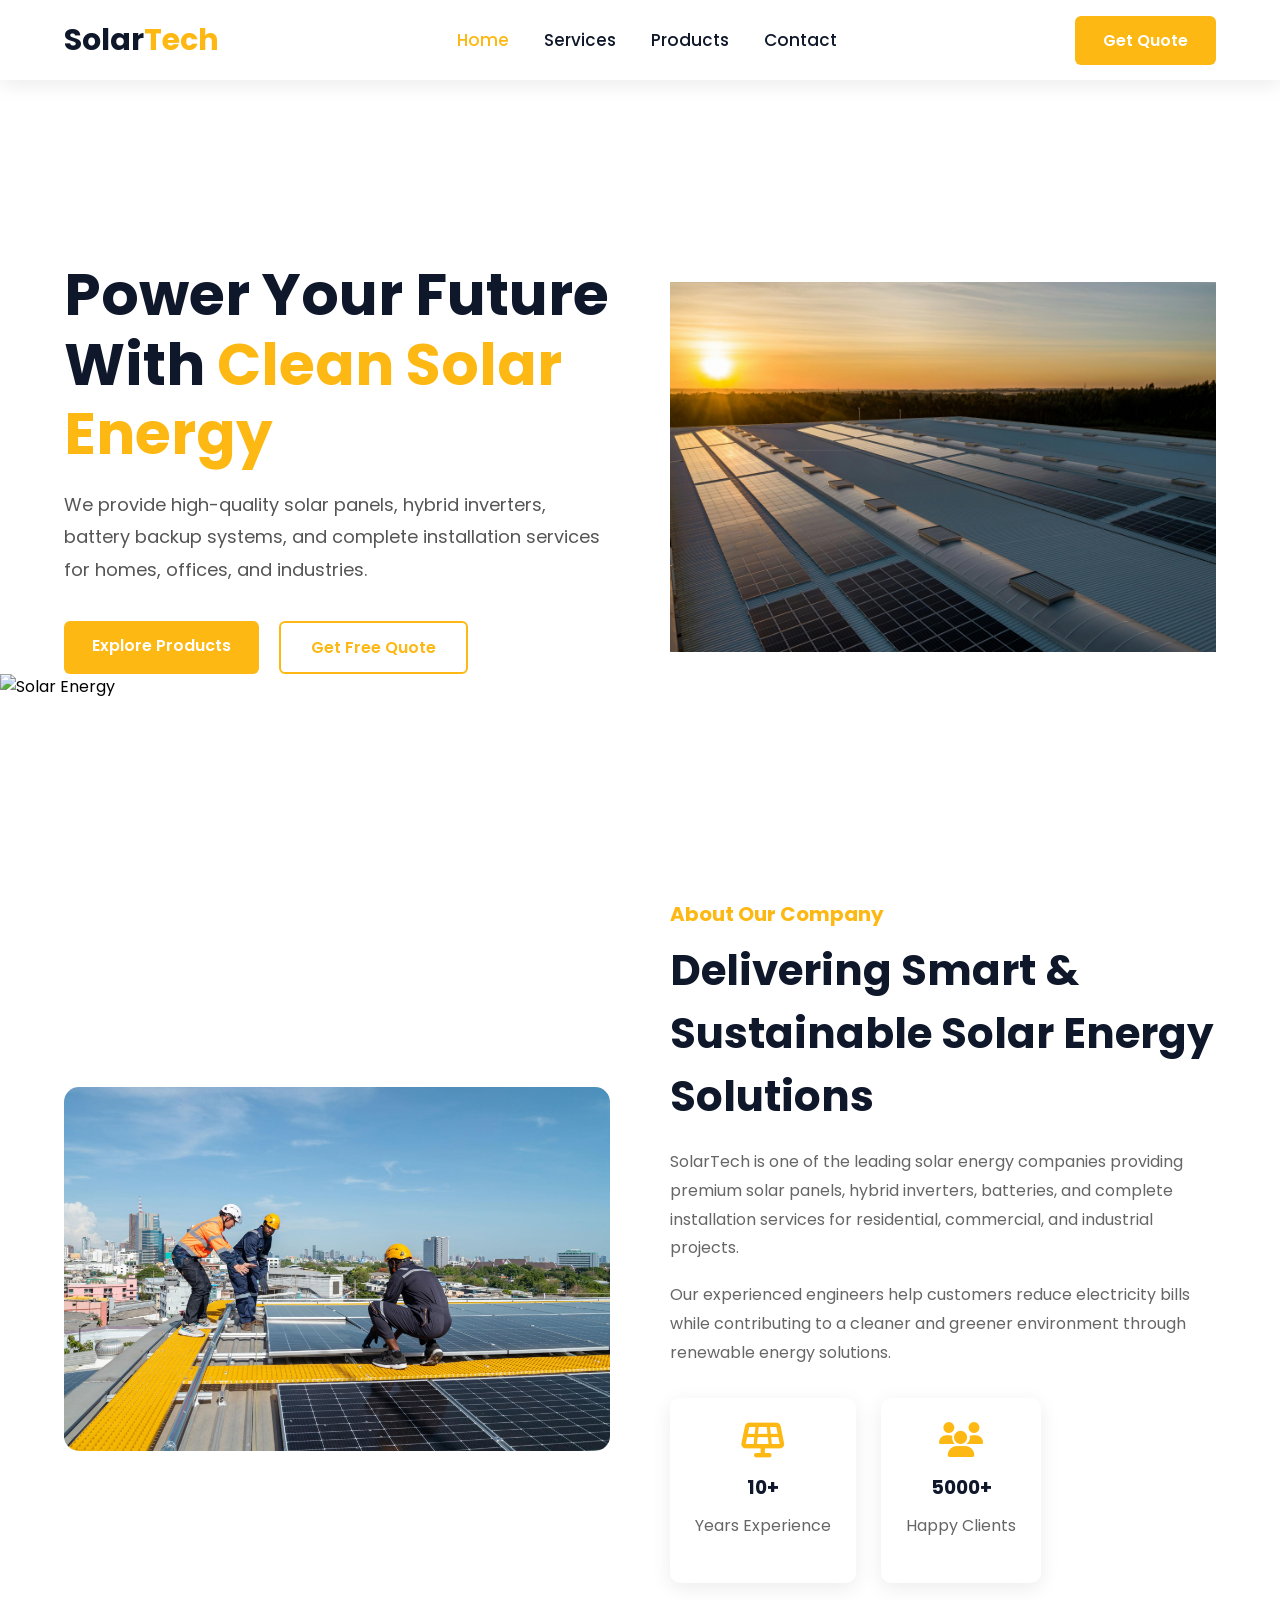
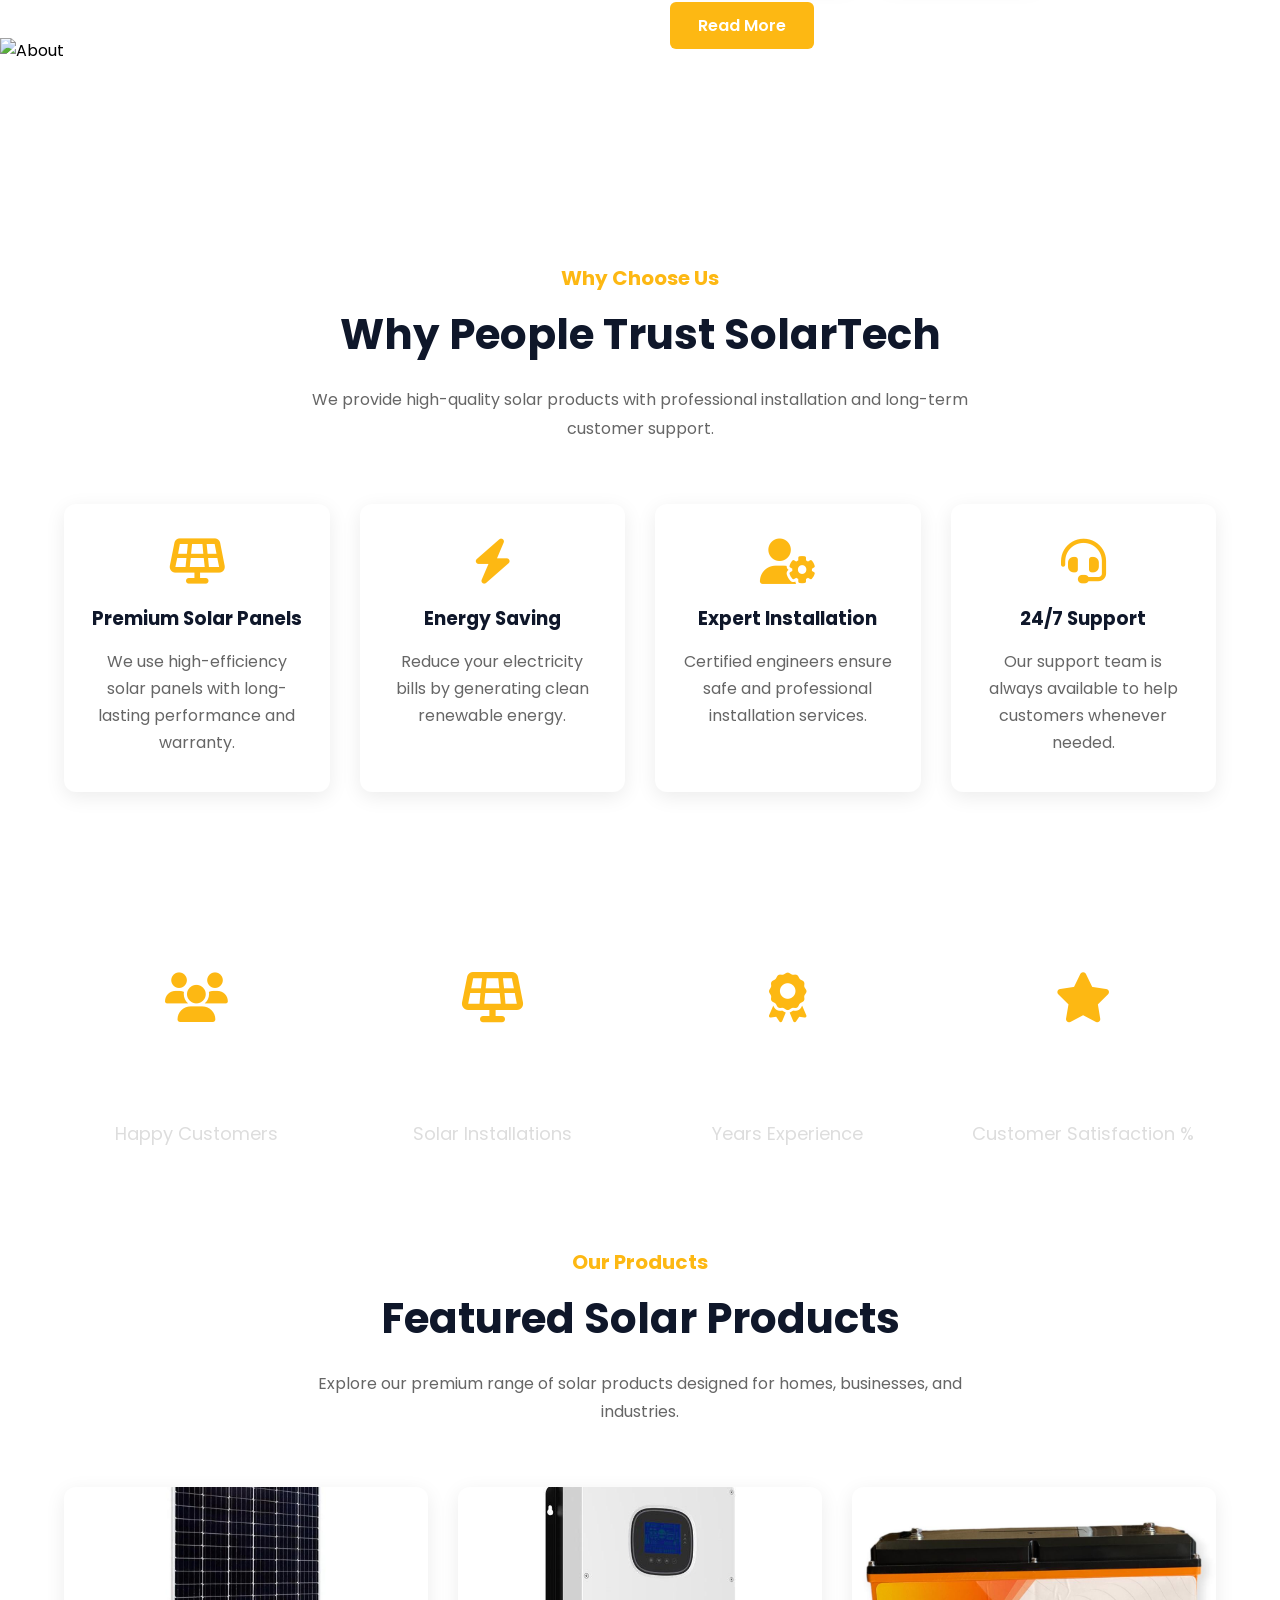
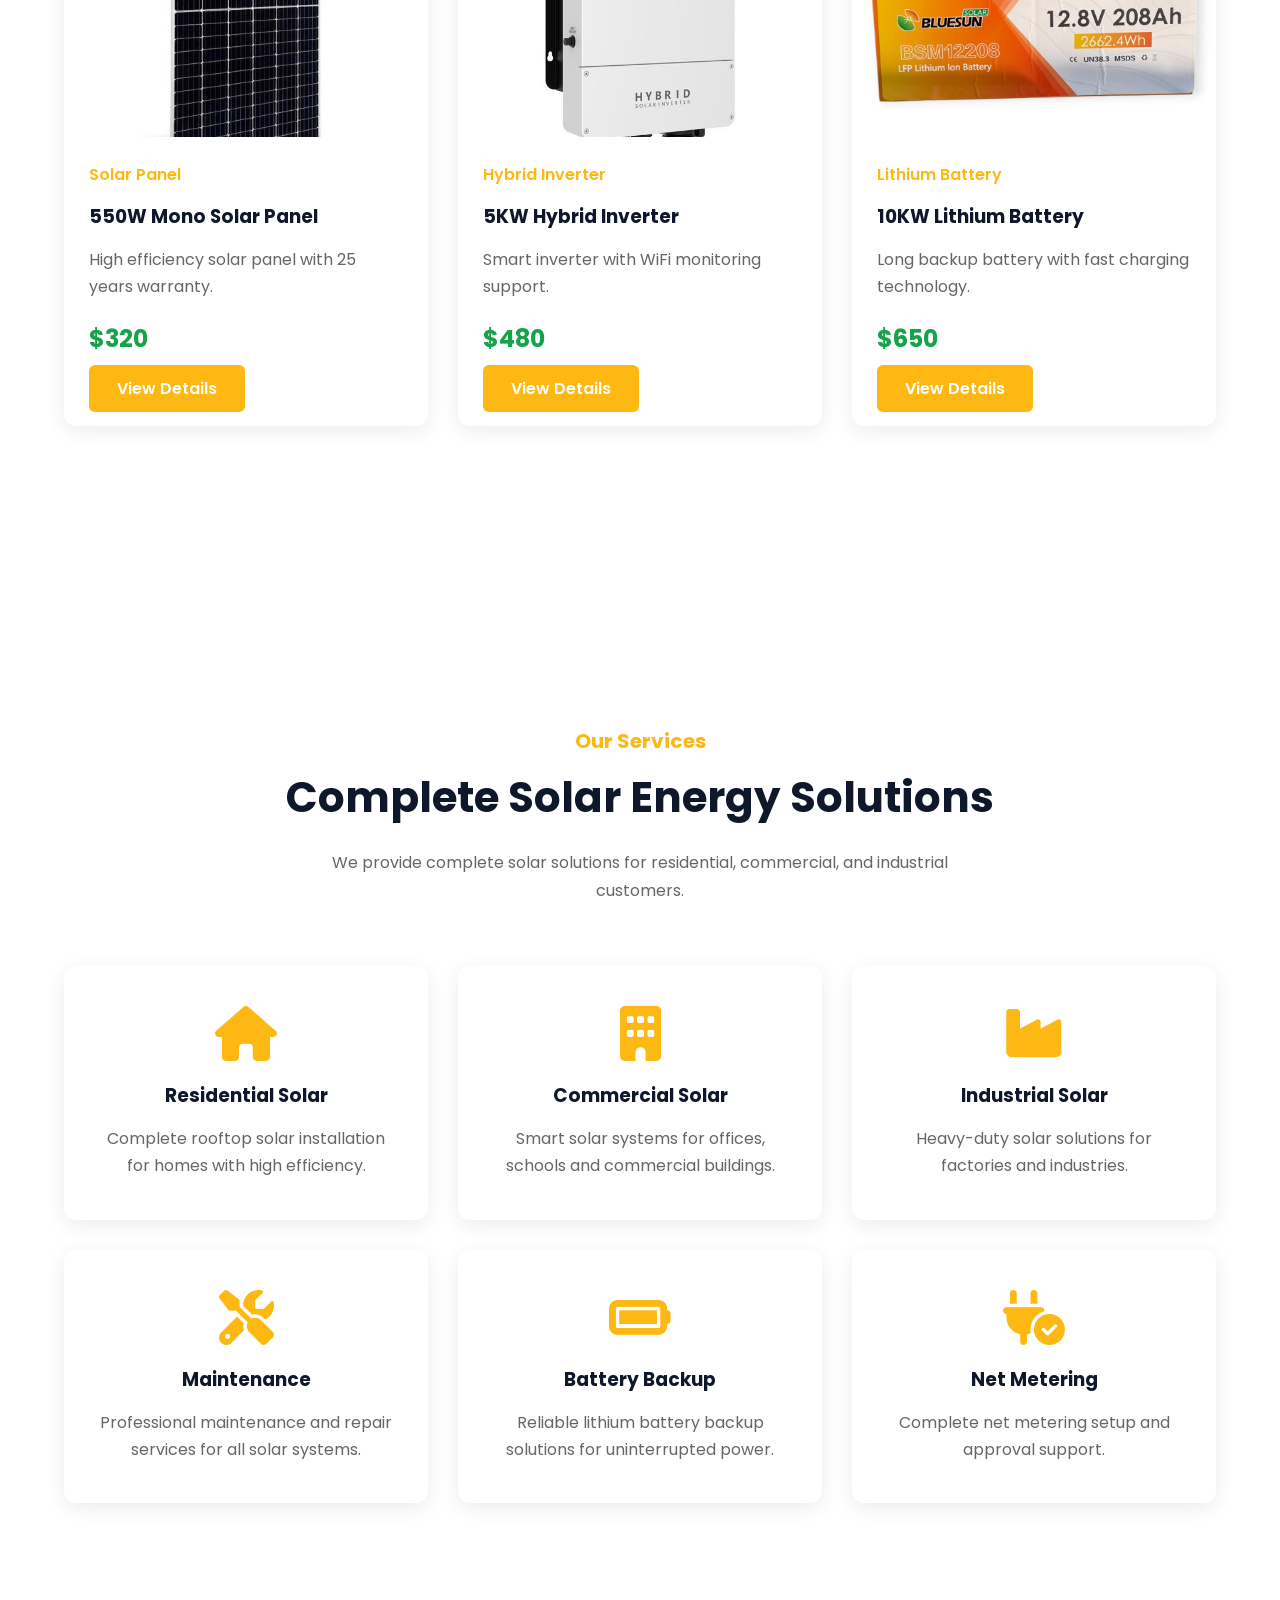
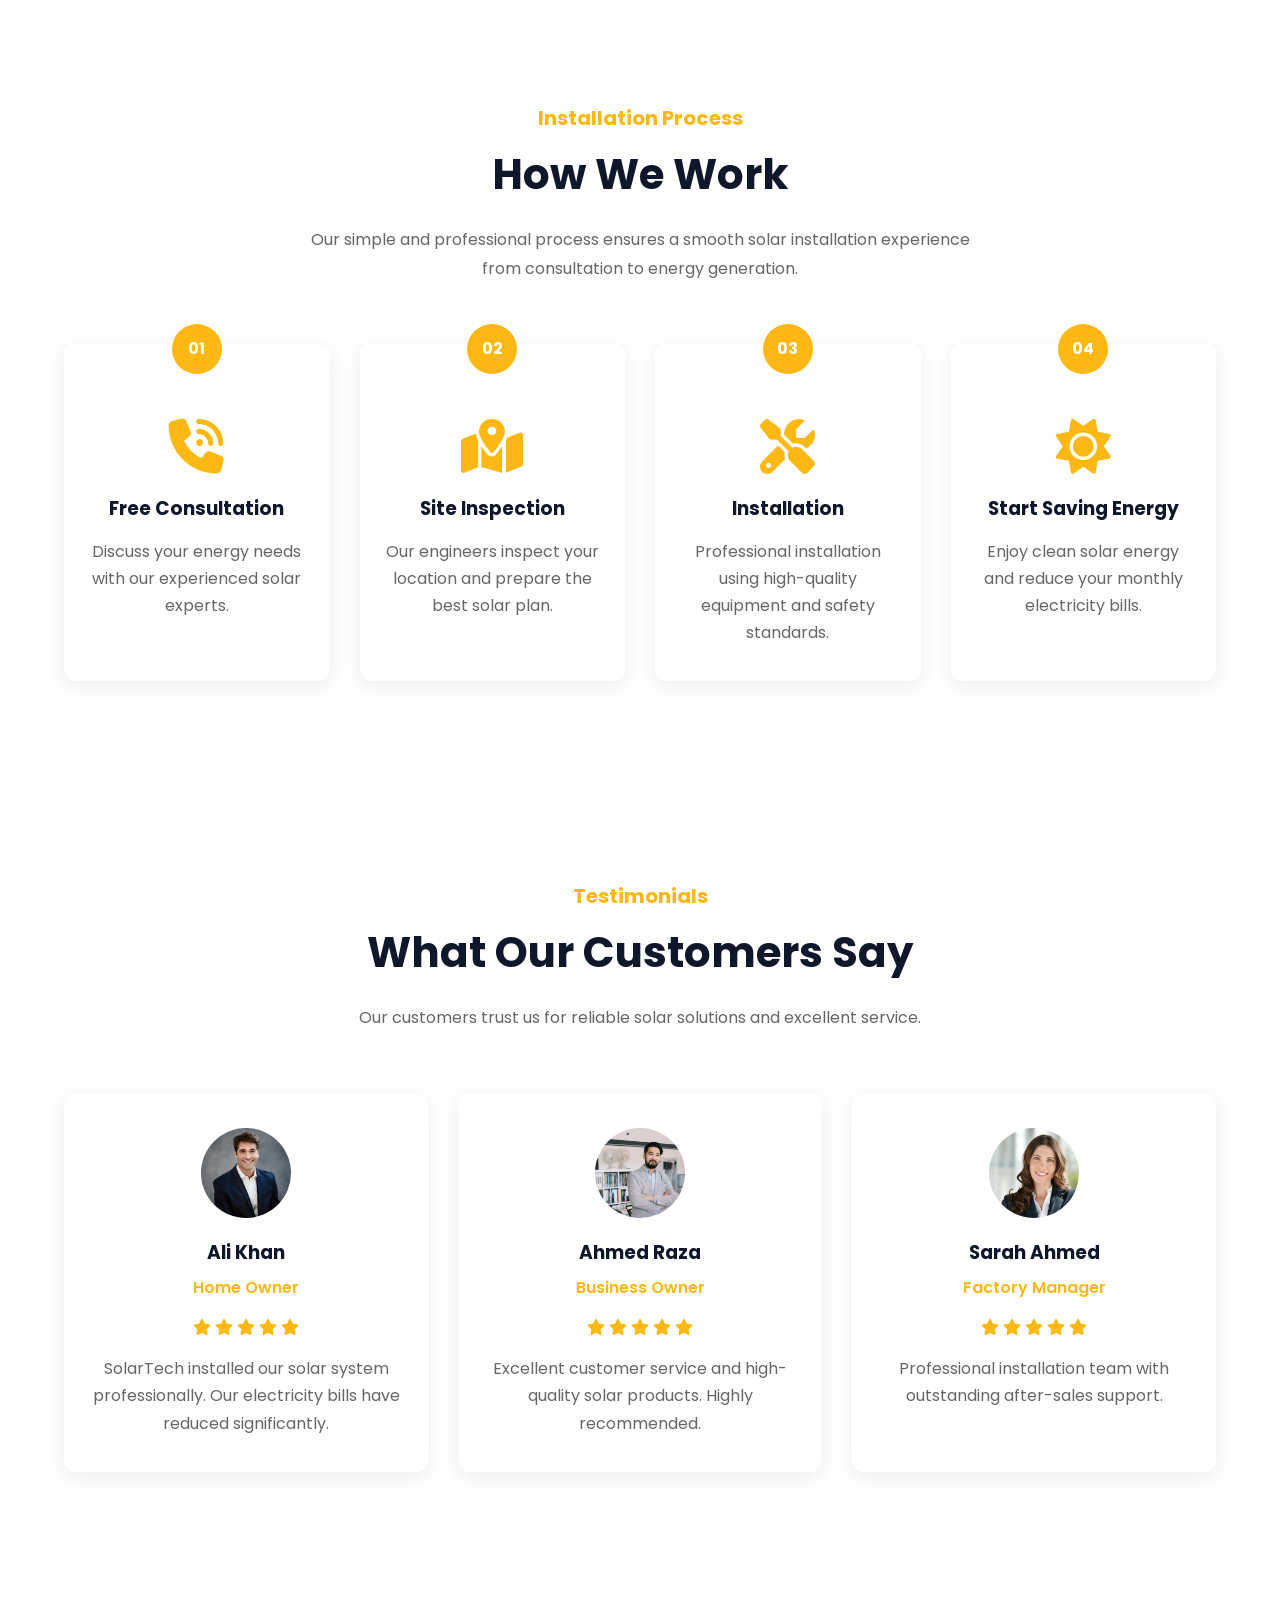
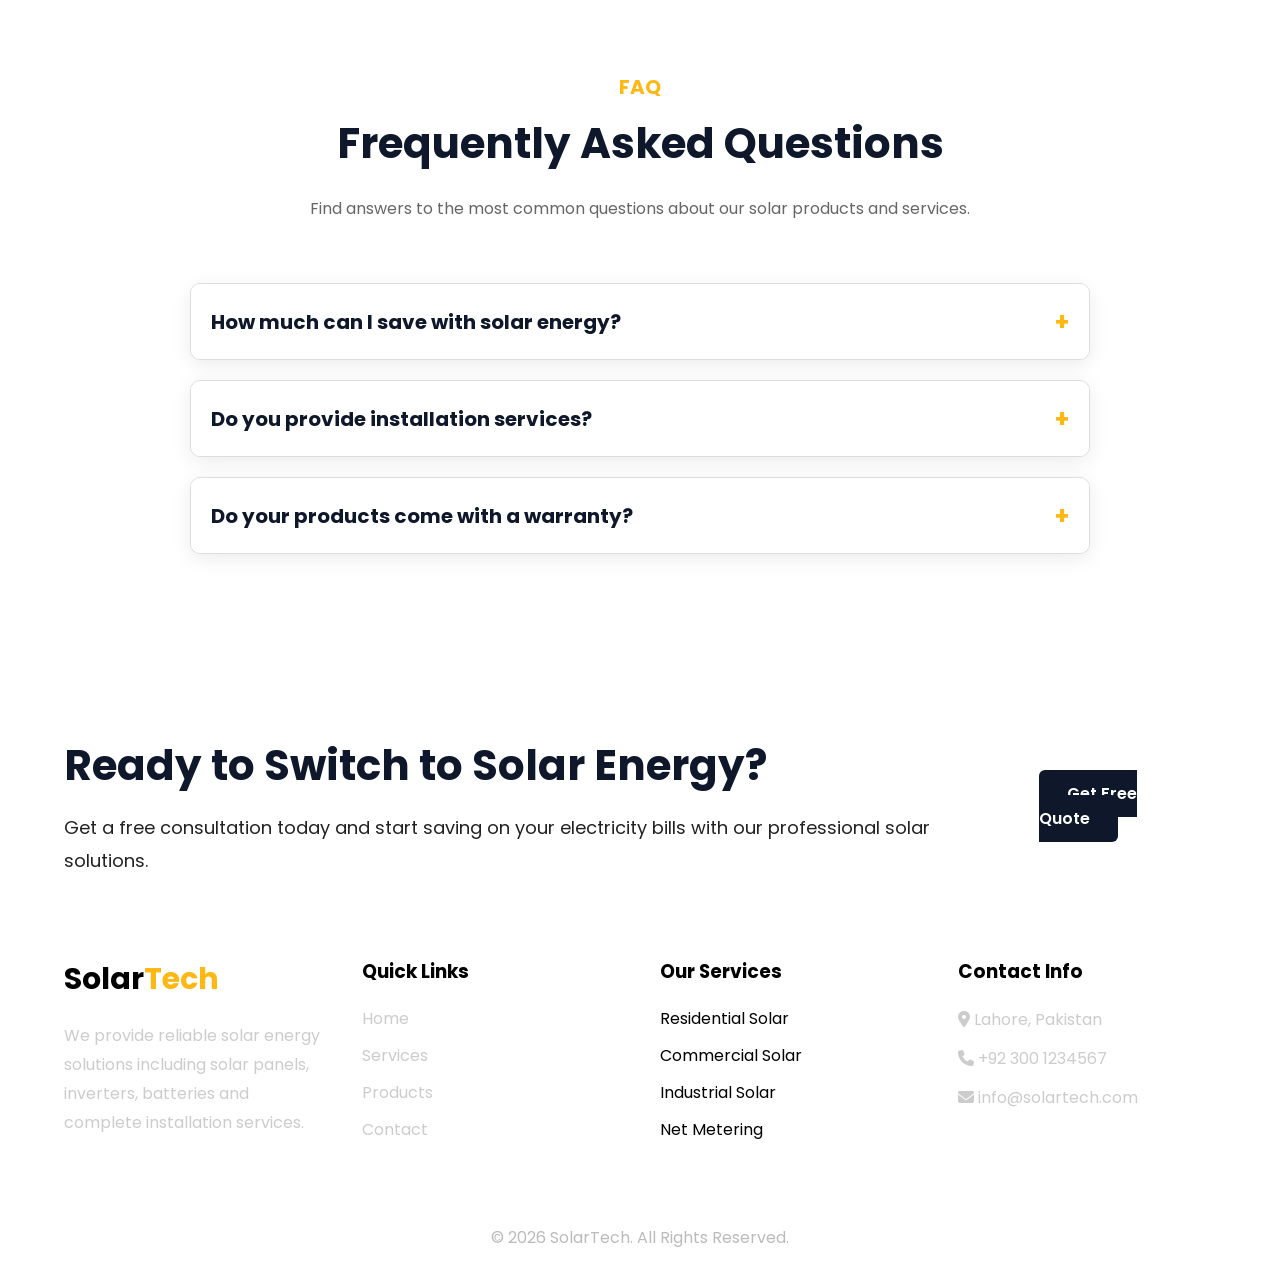
==== index.html @ 11fa8a72 "Initial commit" ====
<!DOCTYPE html>
<html lang="en">

<head>
    <!-- Meta Tags -->
    <meta charset="UTF-8">
    <meta name="viewport" content="width=device-width, initial-scale=1.0">

    <!-- Website Title -->
    <title>Solar Energy Company</title>

    <!-- Google Font -->
    <link rel="preconnect" href="https://fonts.googleapis.com">
    <link rel="preconnect" href="https://fonts.gstatic.com" crossorigin>
    <link href="https://fonts.googleapis.com/css2?family=Poppins:wght@300;400;500;600;700;800&display=swap"
        rel="stylesheet">

    <!-- Font Awesome Icons -->
    <link rel="stylesheet" href="https://cdnjs.cloudflare.com/ajax/libs/font-awesome/6.7.2/css/all.min.css">

    <!-- Main CSS -->
    <link rel="stylesheet" href="assets/css/style.css">

    <!-- Responsive CSS -->
    <link rel="stylesheet" href="assets/css/responsive.css">
    <link rel="stylesheet" href="https://unpkg.com/aos@2.3.4/dist/aos.css">
</head>

    

    <!-- JavaScript -->
    <script src="assets/js/script.js"></script>

<header class="header">

    <div class="container">

        <!-- Logo -->
        <div class="logo">
            <h2>Solar<span>Tech</span></h2>
        </div>

        <!-- Navigation -->
        <nav class="navbar">
            <ul class="nav-links">
                <li><a href="index.html" class="active">Home</a></li>
                <li><a href="services.html">Services</a></li>
                <li><a href="products.html">Products</a></li>
                <li><a href="contact.html">Contact</a></li>
            </ul>
        </nav>
        <div class="menu-toggle">
    <i class="fa-solid fa-bars"></i>
</div>

        <!-- Button -->
        <a href="contact.html" class="btn">Get Quote</a>

        <!-- Mobile Menu Icon -->
        <div class="menu-toggle">
            <i class="fa-solid fa-bars"></i>
        </div>

    </div>

</header>
<section class="hero" data-aos="fade-up"></section>

    <div class="container hero-container">

        <!-- Left Content -->

        <div class="hero-content">

            <h1>
                Power Your Future With
                <span>Clean Solar Energy</span>
            </h1>

            <p>
                We provide high-quality solar panels, hybrid inverters,
                battery backup systems, and complete installation services
                for homes, offices, and industries.
            </p>

            <div class="hero-buttons">

                <a href="products.html" class="btn">
                    Explore Products
                </a>

                <a href="contact.html" class="btn-outline">
                    Get Free Quote
                </a>

            </div>

        </div>


        <!-- Right Image -->

        <div class="hero-image">

            <img src="assets/images/hero/hero.jfif" alt="Solar Energy">

        </div>

    </div>

</section>
<img src="https://images.unsplash.com/photo-1509391366360-2e959784a276?w=800" alt="Solar Energy">
<!-- ==========================
     About Section Start
=========================== -->

<section class="about" data-aos="fade-right"></section>

    <div class="container about-container">

        <!-- About Image -->
        <div class="about-image">
            <img src="assets/images/services/about.jfif" alt="About Solar Company">
        </div>

        <!-- About Content -->
        <div class="about-content">

            <h4>About Our Company</h4>

            <h2>
                Delivering Smart & Sustainable Solar Energy Solutions
            </h2>

            <p>
                SolarTech is one of the leading solar energy companies providing
                premium solar panels, hybrid inverters, batteries, and complete
                installation services for residential, commercial, and industrial
                projects.
            </p>

            <p>
                Our experienced engineers help customers reduce electricity bills
                while contributing to a cleaner and greener environment through
                renewable energy solutions.
            </p>

            <div class="about-boxes">

                <div class="about-box">
                    <i class="fa-solid fa-solar-panel"></i>
                    <h3>10+</h3>
                    <p>Years Experience</p>
                </div>

                <div class="about-box">
                    <i class="fa-solid fa-users"></i>
                    <h3>5000+</h3>
                    <p>Happy Clients</p>
                </div>

            </div>

            <a href="services.html" class="btn">
                Read More
            </a>

        </div>

    </div>

</section>

<!-- ==========================
     About Section End
=========================== -->
<img src="https://images.unsplash.com/photo-1509391366360-2e959784a276?w=700" alt="About">

<section class="why-choose" data-aos="fade-left"></section>

    <div class="container">

        <div class="section-title">
            <h4>Why Choose Us</h4>
            <h2>Why People Trust SolarTech</h2>
            <p>
                We provide high-quality solar products with professional
                installation and long-term customer support.
            </p>
        </div>

        <div class="choose-container">

            <div class="choose-card">
                <i class="fa-solid fa-solar-panel"></i>
                <h3>Premium Solar Panels</h3>
                <p>
                    We use high-efficiency solar panels with long-lasting
                    performance and warranty.
                </p>
            </div>

            <div class="choose-card">
                <i class="fa-solid fa-bolt"></i>
                <h3>Energy Saving</h3>
                <p>
                    Reduce your electricity bills by generating clean
                    renewable energy.
                </p>
            </div>

            <div class="choose-card">
                <i class="fa-solid fa-user-gear"></i>
                <h3>Expert Installation</h3>
                <p>
                    Certified engineers ensure safe and professional
                    installation services.
                </p>
            </div>

            <div class="choose-card">
                <i class="fa-solid fa-headset"></i>
                <h3>24/7 Support</h3>
                <p>
                    Our support team is always available to help
                    customers whenever needed.
                </p>
            </div>

        </div>

    </div>

</section>
<section class="stats" data-aos="zoom-in"></section>

    <div class="container">

        <div class="stats-container">

            <div class="stat-box">
                <i class="fa-solid fa-users"></i>
                <h2 class="counter" data-target="5000">0</h2>
                <p>Happy Customers</p>
            </div>

            <div class="stat-box">
                <i class="fa-solid fa-solar-panel"></i>
                <h2 class="counter" data-target="3500">0</h2>
                <p>Solar Installations</p>
            </div>

            <div class="stat-box">
                <i class="fa-solid fa-award"></i>
                <h2 class="counter" data-target="15">0</h2>
                <p>Years Experience</p>
            </div>

            <div class="stat-box">
                <i class="fa-solid fa-star"></i>
                <h2 class="counter" data-target="98">0</h2>
                <p>Customer Satisfaction %</p>
            </div>

        </div>

    </div>

</section>
<section class="products">

    <div class="container">

        <div class="section-title">
            <h4>Our Products</h4>
            <h2>Featured Solar Products</h2>
            <p>
                Explore our premium range of solar products designed for homes,
                businesses, and industries.
            </p>
        </div>

        <div class="product-container">

            <!-- Product 1 -->
            <div class="product-card">

                <img src="assets/images/products/panel.jfif" alt="Solar Panel">

                <div class="product-content">

                    <span>Solar Panel</span>

                    <h3>550W Mono Solar Panel</h3>

                    <p>
                        High efficiency solar panel with 25 years warranty.
                    </p>

                    <h4>$320</h4>

                    <a href="products.html" class="btn">
                        View Details
                    </a>

                </div>

            </div>

            <!-- Product 2 -->

            <div class="product-card">

                <img src="assets/images/products/inverter.jfif" alt="Inverter">

                <div class="product-content">

                    <span>Hybrid Inverter</span>

                    <h3>5KW Hybrid Inverter</h3>

                    <p>
                        Smart inverter with WiFi monitoring support.
                    </p>

                    <h4>$480</h4>

                    <a href="products.html" class="btn">
                        View Details
                    </a>

                </div>

            </div>

            <!-- Product 3 -->

            <div class="product-card">

                <img src="assets/images/products/battery.jfif" alt="Battery">

                <div class="product-content">

                    <span>Lithium Battery</span>

                    <h3>10KW Lithium Battery</h3>

                    <p>
                        Long backup battery with fast charging technology.
                    </p>

                    <h4>$650</h4>

                    <a href="products.html" class="btn">
                        View Details
                    </a>

                </div>

            </div>

        </div>

    </div>

</section>
<section class="services" data-aos="fade-up"></section>

    <div class="container">

        <div class="section-title">
            <h4>Our Services</h4>
            <h2>Complete Solar Energy Solutions</h2>
            <p>
                We provide complete solar solutions for residential,
                commercial, and industrial customers.
            </p>
        </div>

        <div class="service-container">

            <!-- Card 1 -->
            <div class="service-card">

                <i class="fa-solid fa-house"></i>

                <h3>Residential Solar</h3>

                <p>
                    Complete rooftop solar installation for homes with high efficiency.
                </p>

            </div>

            <!-- Card 2 -->

            <div class="service-card">

                <i class="fa-solid fa-building"></i>

                <h3>Commercial Solar</h3>

                <p>
                    Smart solar systems for offices, schools and commercial buildings.
                </p>

            </div>

            <!-- Card 3 -->

            <div class="service-card">

                <i class="fa-solid fa-industry"></i>

                <h3>Industrial Solar</h3>

                <p>
                    Heavy-duty solar solutions for factories and industries.
                </p>

            </div>

            <!-- Card 4 -->

            <div class="service-card">

                <i class="fa-solid fa-screwdriver-wrench"></i>

                <h3>Maintenance</h3>

                <p>
                    Professional maintenance and repair services for all solar systems.
                </p>

            </div>

            <!-- Card 5 -->

            <div class="service-card">

                <i class="fa-solid fa-battery-full"></i>

                <h3>Battery Backup</h3>

                <p>
                    Reliable lithium battery backup solutions for uninterrupted power.
                </p>

            </div>

            <!-- Card 6 -->

            <div class="service-card">

                <i class="fa-solid fa-plug-circle-check"></i>

                <h3>Net Metering</h3>

                <p>
                    Complete net metering setup and approval support.
                </p>

            </div>

        </div>

    </div>

</section>
<section class="process" data-aos="fade-right"></section>

    <div class="container">

        <div class="section-title">
            <h4>Installation Process</h4>
            <h2>How We Work</h2>
            <p>
                Our simple and professional process ensures a smooth solar installation
                experience from consultation to energy generation.
            </p>
        </div>

        <div class="process-container">

            <!-- Step 1 -->
            <div class="process-card">

                <div class="process-number">01</div>

                <i class="fa-solid fa-phone-volume"></i>

                <h3>Free Consultation</h3>

                <p>
                    Discuss your energy needs with our experienced solar experts.
                </p>

            </div>

            <!-- Step 2 -->
            <div class="process-card">

                <div class="process-number">02</div>

                <i class="fa-solid fa-map-location-dot"></i>

                <h3>Site Inspection</h3>

                <p>
                    Our engineers inspect your location and prepare the best solar plan.
                </p>

            </div>

            <!-- Step 3 -->
            <div class="process-card">

                <div class="process-number">03</div>

                <i class="fa-solid fa-screwdriver-wrench"></i>

                <h3>Installation</h3>

                <p>
                    Professional installation using high-quality equipment and safety standards.
                </p>

            </div>

            <!-- Step 4 -->
            <div class="process-card">

                <div class="process-number">04</div>

                <i class="fa-solid fa-sun"></i>

                <h3>Start Saving Energy</h3>

                <p>
                    Enjoy clean solar energy and reduce your monthly electricity bills.
                </p>

            </div>

        </div>

    </div>

</section>
<section class="testimonials" data-aos="zoom-in"></section>

    <div class="container">

        <div class="section-title">
            <h4>Testimonials</h4>
            <h2>What Our Customers Say</h2>
            <p>
                Our customers trust us for reliable solar solutions and excellent service.
            </p>
        </div>

        <div class="testimonial-container">

            <!-- Testimonial 1 -->
            <div class="testimonial-card">

                <img src="assets/images/testimonials/c1.jfif" alt="Client">

                <h3>Ali Khan</h3>

                <span>Home Owner</span>

                <div class="stars">
                    <i class="fa-solid fa-star"></i>
                    <i class="fa-solid fa-star"></i>
                    <i class="fa-solid fa-star"></i>
                    <i class="fa-solid fa-star"></i>
                    <i class="fa-solid fa-star"></i>
                </div>

                <p>
                    SolarTech installed our solar system professionally.
                    Our electricity bills have reduced significantly.
                </p>

            </div>

            <!-- Testimonial 2 -->

            <div class="testimonial-card">

                <img src="assets/images/testimonials/c2.jfif" alt="Client">

                <h3>Ahmed Raza</h3>

                <span>Business Owner</span>

                <div class="stars">
                    <i class="fa-solid fa-star"></i>
                    <i class="fa-solid fa-star"></i>
                    <i class="fa-solid fa-star"></i>
                    <i class="fa-solid fa-star"></i>
                    <i class="fa-solid fa-star"></i>
                </div>

                <p>
                    Excellent customer service and high-quality solar products.
                    Highly recommended.
                </p>

            </div>

            <!-- Testimonial 3 -->

            <div class="testimonial-card">

                <img src="assets/images/testimonials/c3.jfif" alt="Client">

                <h3>Sarah Ahmed</h3>

                <span>Factory Manager</span>

                <div class="stars">
                    <i class="fa-solid fa-star"></i>
                    <i class="fa-solid fa-star"></i>
                    <i class="fa-solid fa-star"></i>
                    <i class="fa-solid fa-star"></i>
                    <i class="fa-solid fa-star"></i>
                </div>

                <p>
                    Professional installation team with outstanding after-sales support.
                </p>

            </div>

        </div>

    </div>

</section>
<section class="faq" data-aos="fade-left"></section>

    <div class="container">

        <div class="section-title">
            <h4>FAQ</h4>
            <h2>Frequently Asked Questions</h2>
            <p>
                Find answers to the most common questions about our solar products and services.
            </p>
        </div>

        <div class="faq-container">

            <div class="faq-item">

                <div class="faq-question">
                    <h3>How much can I save with solar energy?</h3>
                    <span>+</span>
                </div>

                <div class="faq-answer">
                    <p>
                        Solar systems can reduce electricity bills by up to 70–90%
                        depending on your energy usage.
                    </p>
                </div>

            </div>

            <div class="faq-item">

                <div class="faq-question">
                    <h3>Do you provide installation services?</h3>
                    <span>+</span>
                </div>

                <div class="faq-answer">
                    <p>
                        Yes, we provide complete installation, testing and maintenance
                        services for residential and commercial projects.
                    </p>
                </div>

            </div>

            <div class="faq-item">

                <div class="faq-question">
                    <h3>Do your products come with a warranty?</h3>
                    <span>+</span>
                </div>

                <div class="faq-answer">
                    <p>
                        Yes, all our solar panels, inverters and batteries come with
                        official manufacturer warranties.
                    </p>
                </div>

            </div>

        </div>

    </div>

</section>
<section class="cta" data-aos="zoom-in"></section>

    <div class="container cta-container">

        <div class="cta-content">

            <h2>Ready to Switch to Solar Energy?</h2>

            <p>
                Get a free consultation today and start saving on your
                electricity bills with our professional solar solutions.
            </p>

        </div>

        <div class="cta-button">

            <a href="contact.html" class="btn">
                Get Free Quote
            </a>

        </div>

    </div>

</section>
<footer class="footer" data-aos="fade-up"></footer>

    <div class="container footer-container">

        <div class="footer-box">

            <h2>Solar<span>Tech</span></h2>

            <p>

                We provide reliable solar energy solutions including
                solar panels, inverters, batteries and complete
                installation services.

            </p>

        </div>

        <div class="footer-box">

            <h3>Quick Links</h3>

            <ul>

                <li><a href="index.html">Home</a></li>

                <li><a href="services.html">Services</a></li>

                <li><a href="products.html">Products</a></li>

                <li><a href="contact.html">Contact</a></li>

            </ul>

        </div>

        <div class="footer-box">

            <h3>Our Services</h3>

            <ul>

                <li>Residential Solar</li>

                <li>Commercial Solar</li>

                <li>Industrial Solar</li>

                <li>Net Metering</li>

            </ul>

        </div>

        <div class="footer-box">

            <h3>Contact Info</h3>

            <p><i class="fa-solid fa-location-dot"></i> Lahore, Pakistan</p>

            <p><i class="fa-solid fa-phone"></i> +92 300 1234567</p>

            <p><i class="fa-solid fa-envelope"></i> info@solartech.com</p>

        </div>

    </div>

    <div class="footer-bottom">

        <p>

            © 2026 SolarTech. All Rights Reserved.

        </p>

    </div>

</footer>
<!-- Scroll To Top Button -->
<button id="scrollTop">
    <i class="fa-solid fa-arrow-up"></i>
</button>

<!-- JavaScript -->
<script src="assets/js/script.js"></script>
<script src="https://unpkg.com/aos@2.3.4/dist/aos.js"></script>
</body>
</html>
---- assets/css/style.css ----
html{
    scroll-behavior: smooth;
}

/*========================
Google Font
=========================*/

*{
    margin:0;
    padding:0;
    box-sizing:border-box;
}

body{
    font-family:'Poppins',sans-serif;
    background:#fff;
}

a{
    text-decoration:none;
}

ul{
    list-style:none;
}

img{
    width:100%;
    display:block;
}

.container{
    width:90%;
    max-width:1200px;
    margin:auto;
}
/*========================
Header
=========================*/

.header{

    width:100%;
    background:#fff;
    box-shadow:0 5px 20px rgba(0,0,0,.08);
    position:sticky;
    top:0;
    left:0;
    z-index:999;

}

.header .container{

    display:flex;
    justify-content:space-between;
    align-items:center;
    height:80px;

}
.logo h2{

    color:#0F172A;
    font-size:30px;
    font-weight:700;

}

.logo span{

    color:#FDB813;

}
.nav-links{

    display:flex;
    gap:35px;

}

.nav-links a{

    color:#0F172A;
    font-size:17px;
    font-weight:500;
    transition:.3s;

}

.nav-links a:hover{

    color:#FDB813;

}

.active{

    color:#FDB813 !important;

}
.btn{

    background:#FDB813;
    color:#fff;
    padding:12px 28px;
    border-radius:6px;
    font-weight:600;
    transition:.3s;

}

.btn:hover{

    background:#0F172A;

}
.menu-toggle{

    display:none;
    font-size:28px;
    cursor:pointer;

}
/*=========================
Hero Section
=========================*/

.hero{

    padding:90px 0;
    background:#F8FAFC;

}

.hero-container{

    display:flex;
    justify-content:space-between;
    align-items:center;
    gap:60px;

}

.hero-content{

    flex:1;

}

.hero-content h1{

    font-size:58px;
    line-height:1.2;
    color:#0F172A;
    margin-bottom:20px;

}

.hero-content span{

    color:#FDB813;

}

.hero-content p{

    font-size:18px;
    color:#555;
    line-height:1.8;
    margin-bottom:35px;

}

.hero-buttons{

    display:flex;
    gap:20px;

}

.btn-outline{

    padding:12px 30px;
    border:2px solid #FDB813;
    border-radius:6px;
    color:#FDB813;
    font-weight:600;
    transition:.3s;

}

.btn-outline:hover{

    background:#FDB813;
    color:#fff;

}

.hero-image{

    flex:1;

}

.hero-image img{

    width:100%;
}
/*=========================
About Section
==========================*/

.about{

    padding:100px 0;

}

.about-container{

    display:flex;
    align-items:center;
    justify-content:space-between;
    gap:60px;

}

.about-image{

    flex:1;

}

.about-image img{

    width:100%;
    border-radius:15px;

}

.about-content{

    flex:1;

}

.about-content h4{

    color:#FDB813;
    font-size:20px;
    margin-bottom:10px;

}

.about-content h2{

    font-size:42px;
    color:#0F172A;
    margin-bottom:20px;

}

.about-content p{

    color:#666;
    line-height:1.8;
    margin-bottom:18px;

}

.about-boxes{

    display:flex;
    gap:25px;
    margin:30px 0;

}

.about-box{

    background:#fff;
    padding:25px;
    text-align:center;
    border-radius:10px;
    box-shadow:0 5px 20px rgba(0,0,0,.08);
    transition:.3s;

}

.about-box:hover{

    transform:translateY(-8px);

}

.about-box i{

    font-size:35px;
    color:#FDB813;
    margin-bottom:15px;

}

.about-box h3{

    color:#0F172A;
    margin-bottom:10px;

}
/*=========================
Why Choose Us
==========================*/

.why-choose{

    padding:100px 0;
    background:#F8FAFC;

}

.section-title{

    text-align:center;
    margin-bottom:60px;

}

.section-title h4{

    color:#FDB813;
    font-size:20px;
    margin-bottom:10px;

}

.section-title h2{

    font-size:42px;
    color:#0F172A;
    margin-bottom:20px;

}

.section-title p{

    max-width:700px;
    margin:auto;
    color:#666;
    line-height:1.8;

}

.choose-container{

    display:grid;
    grid-template-columns:repeat(4,1fr);
    gap:30px;

}

.choose-card{

    background:#fff;
    padding:35px 25px;
    text-align:center;
    border-radius:12px;
    box-shadow:0 5px 20px rgba(0,0,0,.08);
    transition:.4s;

}

.choose-card:hover{

    transform:translateY(-10px);

}

.choose-card i{

    font-size:45px;
    color:#FDB813;
    margin-bottom:20px;

}

.choose-card h3{

    margin-bottom:15px;
    color:#0F172A;

}

.choose-card p{

    color:#666;
    line-height:1.7;

}
/*=========================
Company Statistics
==========================*/

.stats{

    background:#0F172A;
    padding:90px 0;

}

.stats-container{

    display:grid;
    grid-template-columns:repeat(4,1fr);
    gap:30px;

}

.stat-box{

    text-align:center;
    color:#fff;

}

.stat-box i{

    font-size:50px;
    color:#FDB813;
    margin-bottom:20px;

}

.stat-box h2{

    font-size:45px;
    margin-bottom:10px;

}

.stat-box p{

    font-size:18px;
    color:#ddd;

}
/*=========================
Featured Products
==========================*/

.products{

    padding:100px 0;

}

.product-container{

    display:grid;
    grid-template-columns:repeat(3,1fr);
    gap:30px;

}

.product-card{

    background:#fff;
    border-radius:12px;
    overflow:hidden;
    box-shadow:0 5px 20px rgba(0,0,0,.08);
    transition:.4s;

}

.product-card:hover{

    transform:translateY(-10px);

}

.product-card img{

    width:100%;
    height:250px;
    object-fit:cover;

}

.product-content{

    padding:25px;

}

.product-content span{

    color:#FDB813;
    font-weight:600;

}

.product-content h3{

    margin:15px 0;
    color:#0F172A;

}

.product-content p{

    color:#666;
    line-height:1.7;
    margin-bottom:20px;

}

.product-content h4{

    color:#16A34A;
    font-size:24px;
    margin-bottom:20px;

}
/*=========================
Services
==========================*/

.services{

    padding:100px 0;
    background:#F8FAFC;

}

.service-container{

    display:grid;
    grid-template-columns:repeat(3,1fr);
    gap:30px;

}

.service-card{

    background:#fff;
    padding:40px 30px;
    text-align:center;
    border-radius:12px;
    box-shadow:0 5px 20px rgba(0,0,0,.08);
    transition:.4s;

}

.service-card:hover{

    transform:translateY(-10px);

}

.service-card i{

    font-size:55px;
    color:#FDB813;
    margin-bottom:20px;

}

.service-card h3{

    margin-bottom:15px;
    color:#0F172A;

}

.service-card p{

    color:#666;
    line-height:1.7;

}
/*=========================
Installation Process
==========================*/

.process{

    padding:100px 0;

}

.process-container{

    display:grid;
    grid-template-columns:repeat(4,1fr);
    gap:30px;

}

.process-card{

    background:#fff;
    padding:35px 25px;
    text-align:center;
    border-radius:12px;
    box-shadow:0 5px 20px rgba(0,0,0,.08);
    position:relative;
    transition:.4s;

}

.process-card:hover{

    transform:translateY(-10px);

}

.process-number{

    width:50px;
    height:50px;
    background:#FDB813;
    color:#fff;
    border-radius:50%;
    display:flex;
    justify-content:center;
    align-items:center;
    font-weight:700;
    position:absolute;
    top:-20px;
    left:50%;
    transform:translateX(-50%);

}

.process-card i{

    font-size:55px;
    color:#FDB813;
    margin:40px 0 20px;

}

.process-card h3{

    margin-bottom:15px;
    color:#0F172A;

}

.process-card p{

    color:#666;
    line-height:1.7;

}
/*=========================
Testimonials
==========================*/

.testimonials{

    padding:100px 0;
    background:#F8FAFC;

}

.testimonial-container{

    display:grid;
    grid-template-columns:repeat(3,1fr);
    gap:30px;

}

.testimonial-card{

    background:#fff;
    padding:35px 25px;
    text-align:center;
    border-radius:12px;
    box-shadow:0 5px 20px rgba(0,0,0,.08);
    transition:.4s;

}

.testimonial-card:hover{

    transform:translateY(-10px);

}

.testimonial-card img{

    width:90px;
    height:90px;
    border-radius:50%;
    margin:auto;
    object-fit:cover;
    margin-bottom:20px;

}

.testimonial-card h3{

    color:#0F172A;
    margin-bottom:8px;

}

.testimonial-card span{

    color:#FDB813;
    font-weight:600;

}

.stars{

    color:#FDB813;
    margin:15px 0;

}

.testimonial-card p{

    color:#666;
    line-height:1.7;

}
/*=========================
FAQ
==========================*/

.faq{

    padding:100px 0;

}

.faq-container{

    max-width:900px;
    margin:auto;

}

.faq-item{

    background:#fff;
    margin-bottom:20px;
    border-radius:10px;
    overflow:hidden;
    box-shadow:0 5px 20px rgba(0,0,0,.08);

}

.faq-question{

    display:flex;
    justify-content:space-between;
    align-items:center;
    padding:20px 25px;
    cursor:pointer;

}

.faq-question h3{

    color:#0F172A;
    font-size:20px;

}

.faq-question span{

    font-size:28px;
    color:#FDB813;
    font-weight:bold;

}

.faq-answer{

    display:none;
    padding:0 25px 20px;
    color:#666;
    line-height:1.8;

}

.faq-item.active .faq-answer{

    display:block;

}
/*=========================
Contact CTA
==========================*/

.cta{

    background:#FDB813;
    padding:80px 0;

}

.cta-container{

    display:flex;
    justify-content:space-between;
    align-items:center;
    gap:40px;

}

.cta-content h2{

    color:#0F172A;
    font-size:42px;
    margin-bottom:15px;

}

.cta-content p{

    color:#222;
    font-size:18px;
    line-height:1.8;

}

.cta-button .btn{

    background:#0F172A;

}

.cta-button .btn:hover{

    background:#fff;
    color:#0F172A;

}
/*=========================
Footer
==========================*/

.footer{

    background:#0F172A;
    color:#fff;
    padding-top:80px;

}

.footer-container{

    display:grid;
    grid-template-columns:repeat(4,1fr);
    gap:40px;
    padding-bottom:50px;

}

.footer-box h2{

    font-size:30px;
    margin-bottom:20px;

}

.footer-box h2 span{

    color:#FDB813;

}

.footer-box h3{

    margin-bottom:20px;

}

.footer-box p{

    color:#ccc;
    line-height:1.8;
    margin-bottom:10px;

}

.footer-box ul{

    padding:0;

}

.footer-box ul li{

    margin-bottom:12px;

}

.footer-box ul li a{

    color:#ccc;
    transition:.3s;

}

.footer-box ul li a:hover{

    color:#FDB813;

}

.footer-bottom{

    border-top:1px solid rgba(255,255,255,.1);
    text-align:center;
    padding:20px 0;

}

.footer-bottom p{

    color:#bbb;

}
/*=========================
Scroll To Top
==========================*/

#scrollTop{

    position:fixed;
    right:25px;
    bottom:25px;
    width:50px;
    height:50px;
    border:none;
    border-radius:50%;
    background:#FDB813;
    color:#fff;
    font-size:20px;
    cursor:pointer;
    display:none;
    z-index:999;
    transition:.3s;

}

#scrollTop:hover{

    background:#0F172A;

}
/*=========================
Page Banner
==========================*/

.page-banner{

    background:#0F172A;
    color:#fff;
    padding:120px 0 80px;
    text-align:center;

}

.page-banner h1{

    font-size:48px;
    margin-bottom:15px;

}

.page-banner p{

    color:#ddd;
    font-size:18px;

}
/*=========================
Why Services
==========================*/

.why-services{

    padding:100px 0;
    background:#F8FAFC;

}

.why-services-container{

    display:grid;
    grid-template-columns:repeat(3,1fr);
    gap:30px;

}

.why-service-box{

    background:#fff;
    padding:35px 25px;
    text-align:center;
    border-radius:12px;
    box-shadow:0 5px 20px rgba(0,0,0,.08);
    transition:.4s;

}

.why-service-box:hover{

    transform:translateY(-10px);

}

.why-service-box i{

    font-size:50px;
    color:#FDB813;
    margin-bottom:20px;

}

.why-service-box h3{

    margin-bottom:15px;
    color:#0F172A;

}

.why-service-box p{

    color:#666;
    line-height:1.7;

}
/*=========================
Product Categories
==========================*/

.product-category{

    padding:80px 0 40px;

}

.category-buttons{

    display:flex;
    justify-content:center;
    gap:15px;
    flex-wrap:wrap;

}

.category-buttons button{

    padding:12px 25px;
    border:none;
    border-radius:30px;
    background:#eee;
    cursor:pointer;
    font-size:16px;
    transition:.3s;

}

.category-buttons button.active,
.category-buttons button:hover{

    background:#FDB813;
    color:#fff;

}
/*=========================
Contact Info
==========================*/

.contact-info{

    padding:80px 0 40px;

}

.contact-info-container{

    display:grid;
    grid-template-columns:repeat(3,1fr);
    gap:30px;

}

.contact-card{

    background:#fff;
    text-align:center;
    padding:35px 25px;
    border-radius:12px;
    box-shadow:0 5px 20px rgba(0,0,0,.08);
    transition:.3s;

}

.contact-card:hover{

    transform:translateY(-10px);

}

.contact-card i{

    font-size:45px;
    color:#FDB813;
    margin-bottom:20px;

}

.contact-card h3{

    margin-bottom:10px;
    color:#0F172A;

}

.contact-card p{

    color:#666;

}
/*=========================
Contact Form
==========================*/

.contact-form{

    padding:80px 0;

}

.form{

    max-width:900px;
    margin:auto;

}

.form-group{

    display:grid;
    grid-template-columns:repeat(2,1fr);
    gap:20px;
    margin-bottom:20px;

}

.form input,
.form textarea{

    width:100%;
    padding:15px;
    border:1px solid #ddd;
    border-radius:8px;
    font-size:16px;
    outline:none;
    transition:.3s;

}

.form input:focus,
.form textarea:focus{

    border-color:#FDB813;

}

.form textarea{

    resize:none;
    margin-bottom:20px;

}

.form .btn{

    border:none;
    cursor:pointer;

}
/*=========================
Mobile Menu
==========================*/

.menu-toggle{

    display:none;
    font-size:28px;
    cursor:pointer;
    color:#0F172A;

}
/*=========================
Scroll To Top
==========================*/

#scrollTop{

    position:fixed;
    right:25px;
    bottom:25px;
    width:50px;
    height:50px;
    border:none;
    border-radius:50%;
    background:#FDB813;
    color:#fff;
    font-size:20px;
    cursor:pointer;
    display:none;
    justify-content:center;
    align-items:center;
    box-shadow:0 5px 15px rgba(0,0,0,.2);
    transition:.3s;
    z-index:999;

}

#scrollTop:hover{

    transform:translateY(-5px);
    background:#0F172A;

}
/*=========================
FAQ Accordion
==========================*/

.faq-item{

    margin-bottom:20px;
    border:1px solid #ddd;
    border-radius:10px;
    overflow:hidden;

}

.faq-question{

    display:flex;
    justify-content:space-between;
    align-items:center;
    padding:20px;
    cursor:pointer;
    background:#fff;

}

.faq-question span{

    font-size:24px;
    font-weight:bold;
    color:#FDB813;

}

.faq-answer{

    max-height:0;
    overflow:hidden;
    transition:max-height .4s ease;
    background:#fafafa;
    padding:0 20px;

}

.faq-answer p{

    padding:20px 0;

}

.faq-item.active .faq-answer{

    max-height:200px;

}
---- assets/css/responsive.css ----
/* ==========================================
   Tablet Devices
========================================== */

@media (max-width:992px){

.container{
    width:95%;
}

.hero-container,
.about-container,
.cta-container{

    flex-direction:column;
    text-align:center;

}

.hero-content h1{

    font-size:42px;

}

.hero-buttons{

    justify-content:center;

}

.choose-container,
.stats-container,
.product-container,
.service-container,
.process-container,
.testimonial-container,
.footer-container{

    grid-template-columns:repeat(2,1fr);

}

}

/* ==========================================
   Mobile Devices
========================================== */

@media (max-width:768px){

.navbar,
.btn{

    display:none;

}

.menu-toggle{

    display:block;

}

.hero{

    padding:70px 0;

}

.hero-content h1{

    font-size:34px;

}

.hero-content p{

    font-size:16px;

}

.hero-buttons{

    flex-direction:column;

}

.choose-container,
.stats-container,
.product-container,
.service-container,
.process-container,
.testimonial-container,
.footer-container{

    grid-template-columns:1fr;

}

.about-boxes{

    flex-direction:column;

}

.section-title h2{

    font-size:30px;

}

.cta-content h2{

    font-size:30px;

}

.footer{

    text-align:center;

}

}
/*=========================
Mobile Navigation
==========================*/

@media(max-width:768px){

    .menu-toggle{

        display:block;

    }

    .navbar{

        position:absolute;
        top:80px;
        left:0;
        width:100%;
        background:#fff;
        display:none;
        padding:20px 0;
        box-shadow:0 5px 15px rgba(0,0,0,.1);

    }

    .navbar.active{

        display:block;

    }

    .nav-links{

        flex-direction:column;
        align-items:center;
        gap:20px;

    }

}
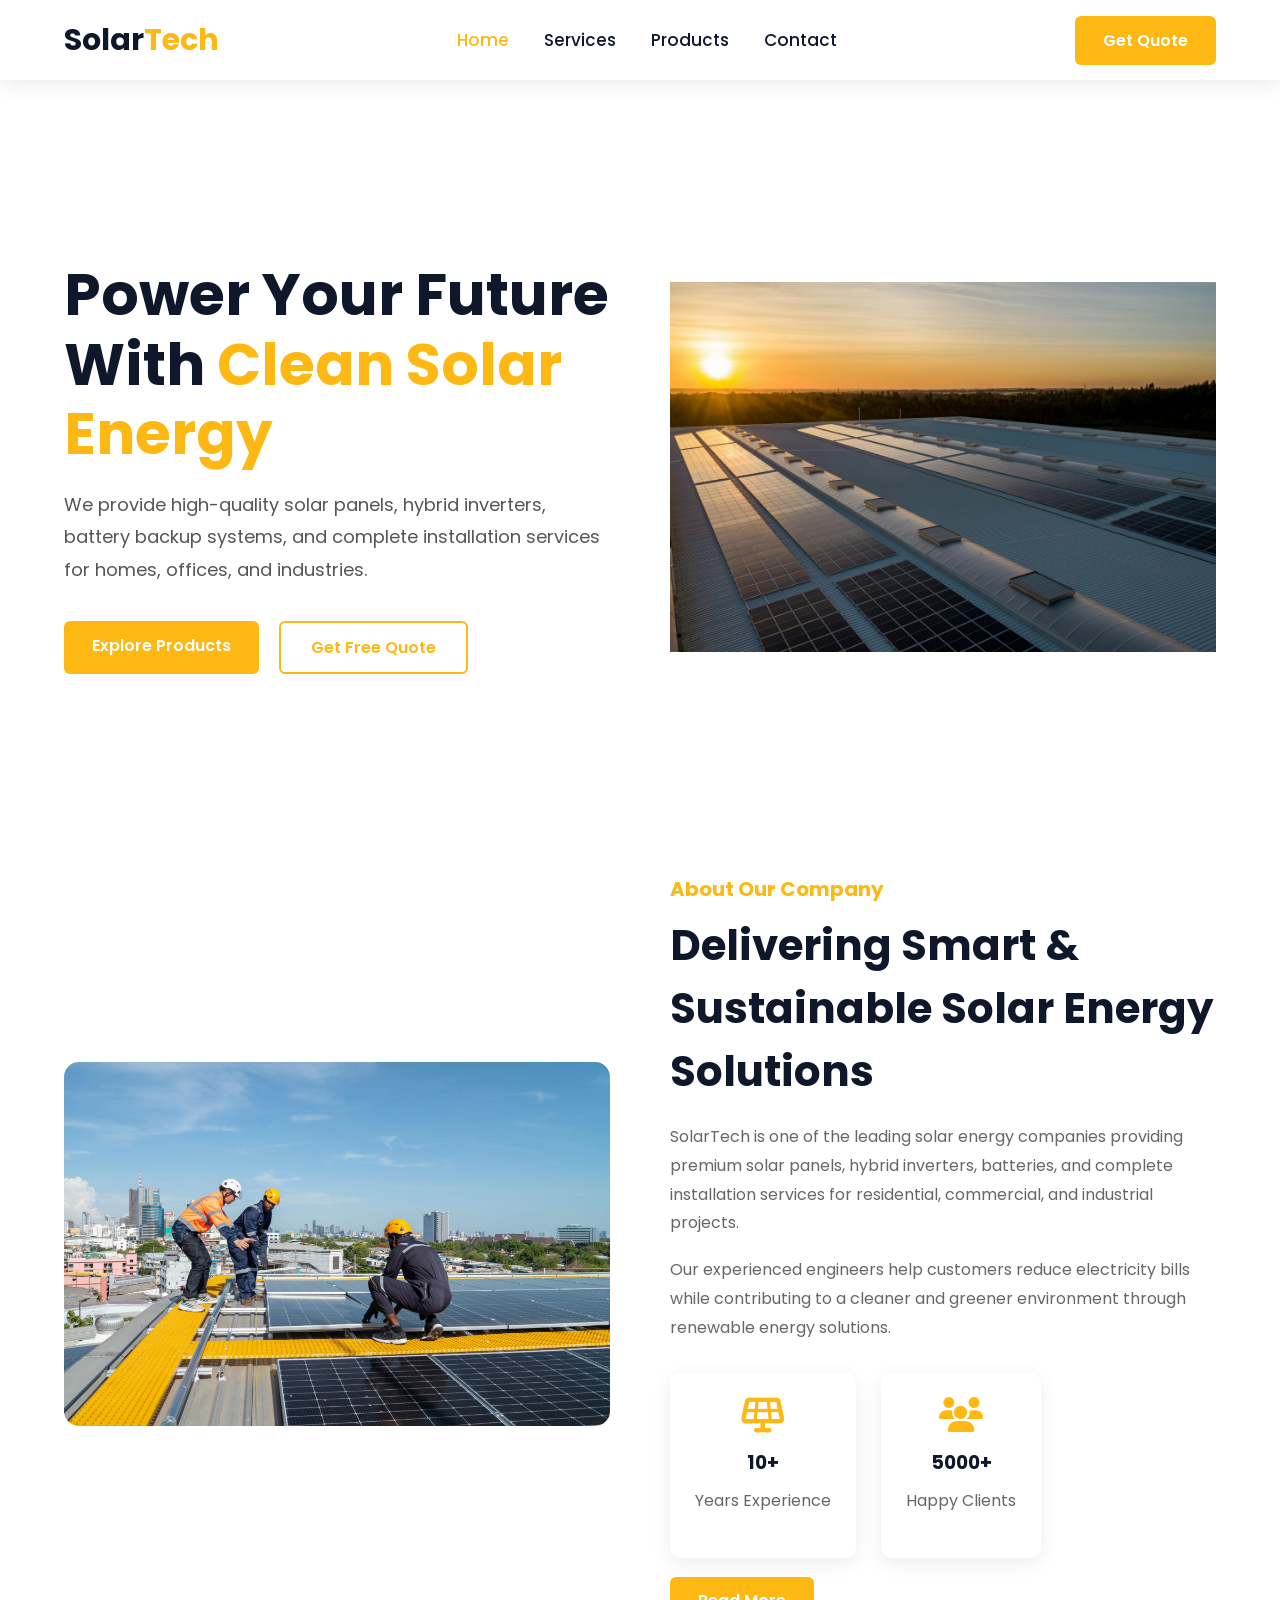
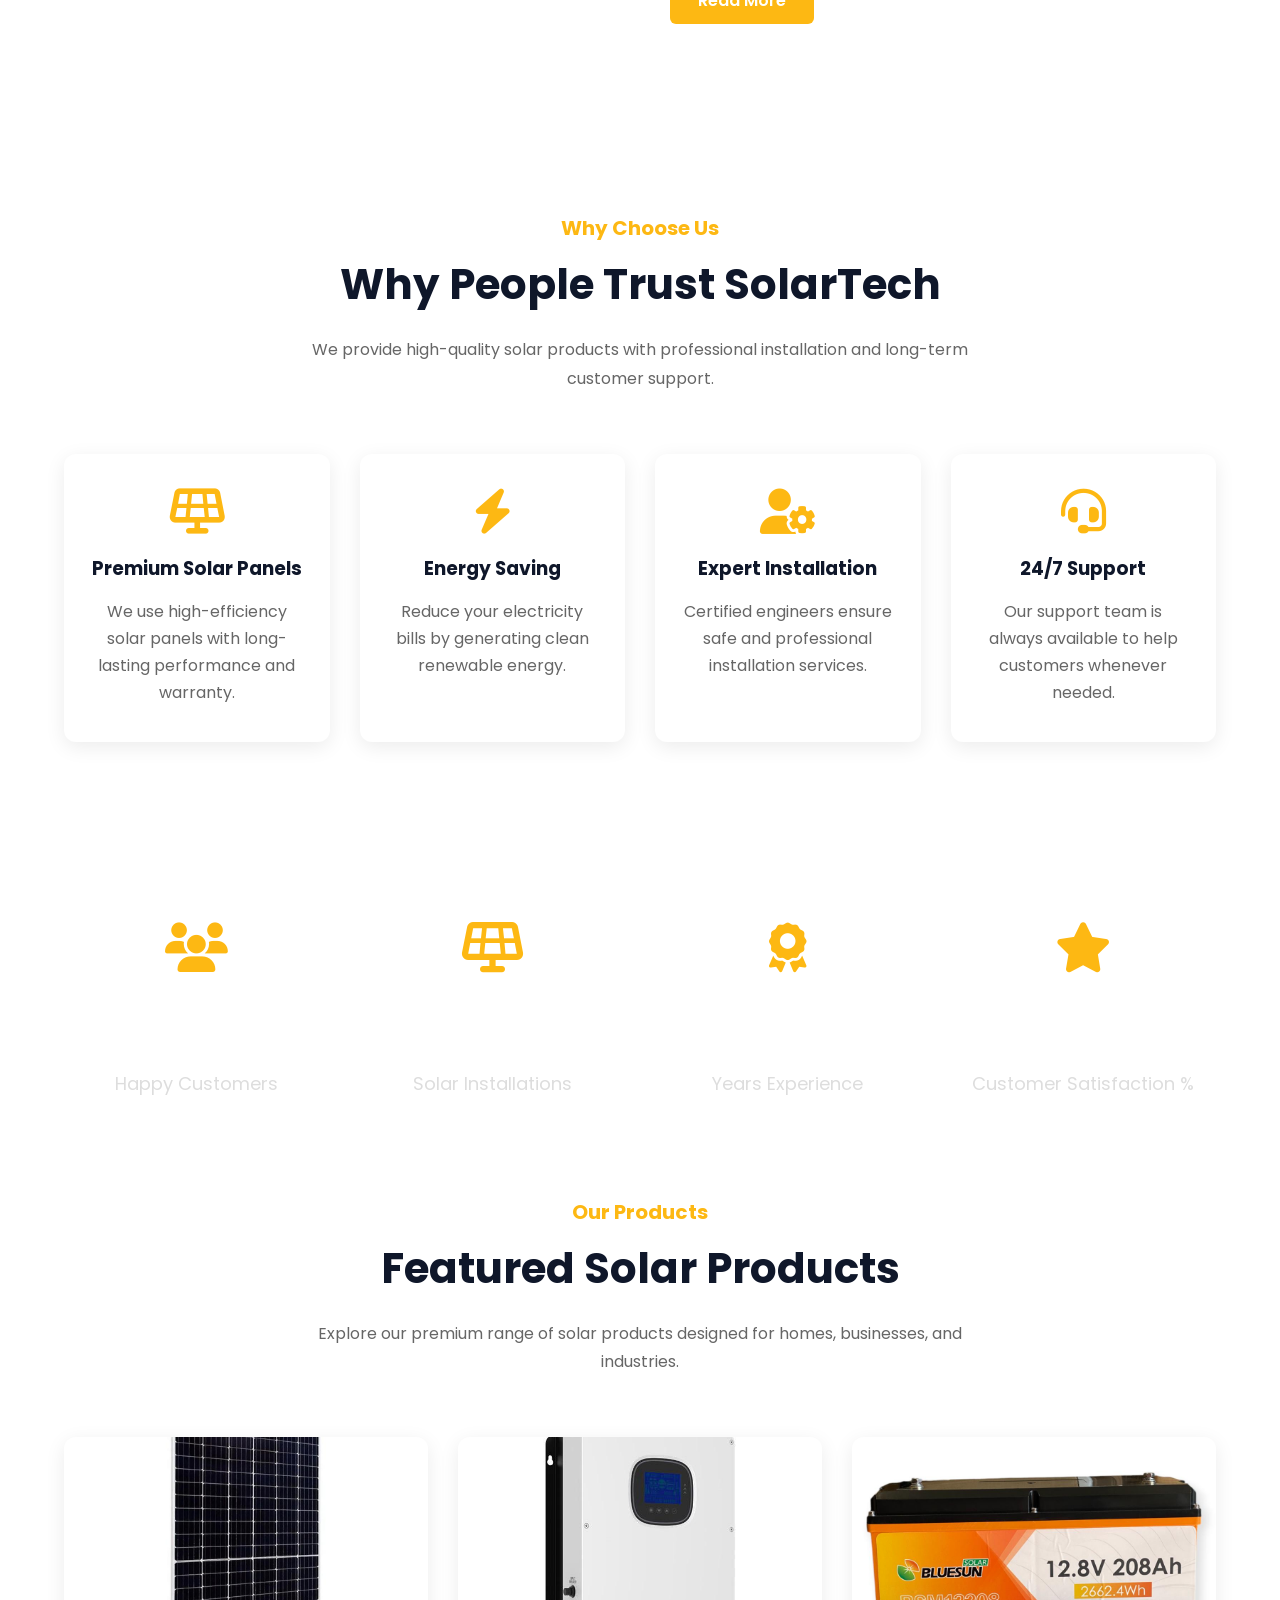
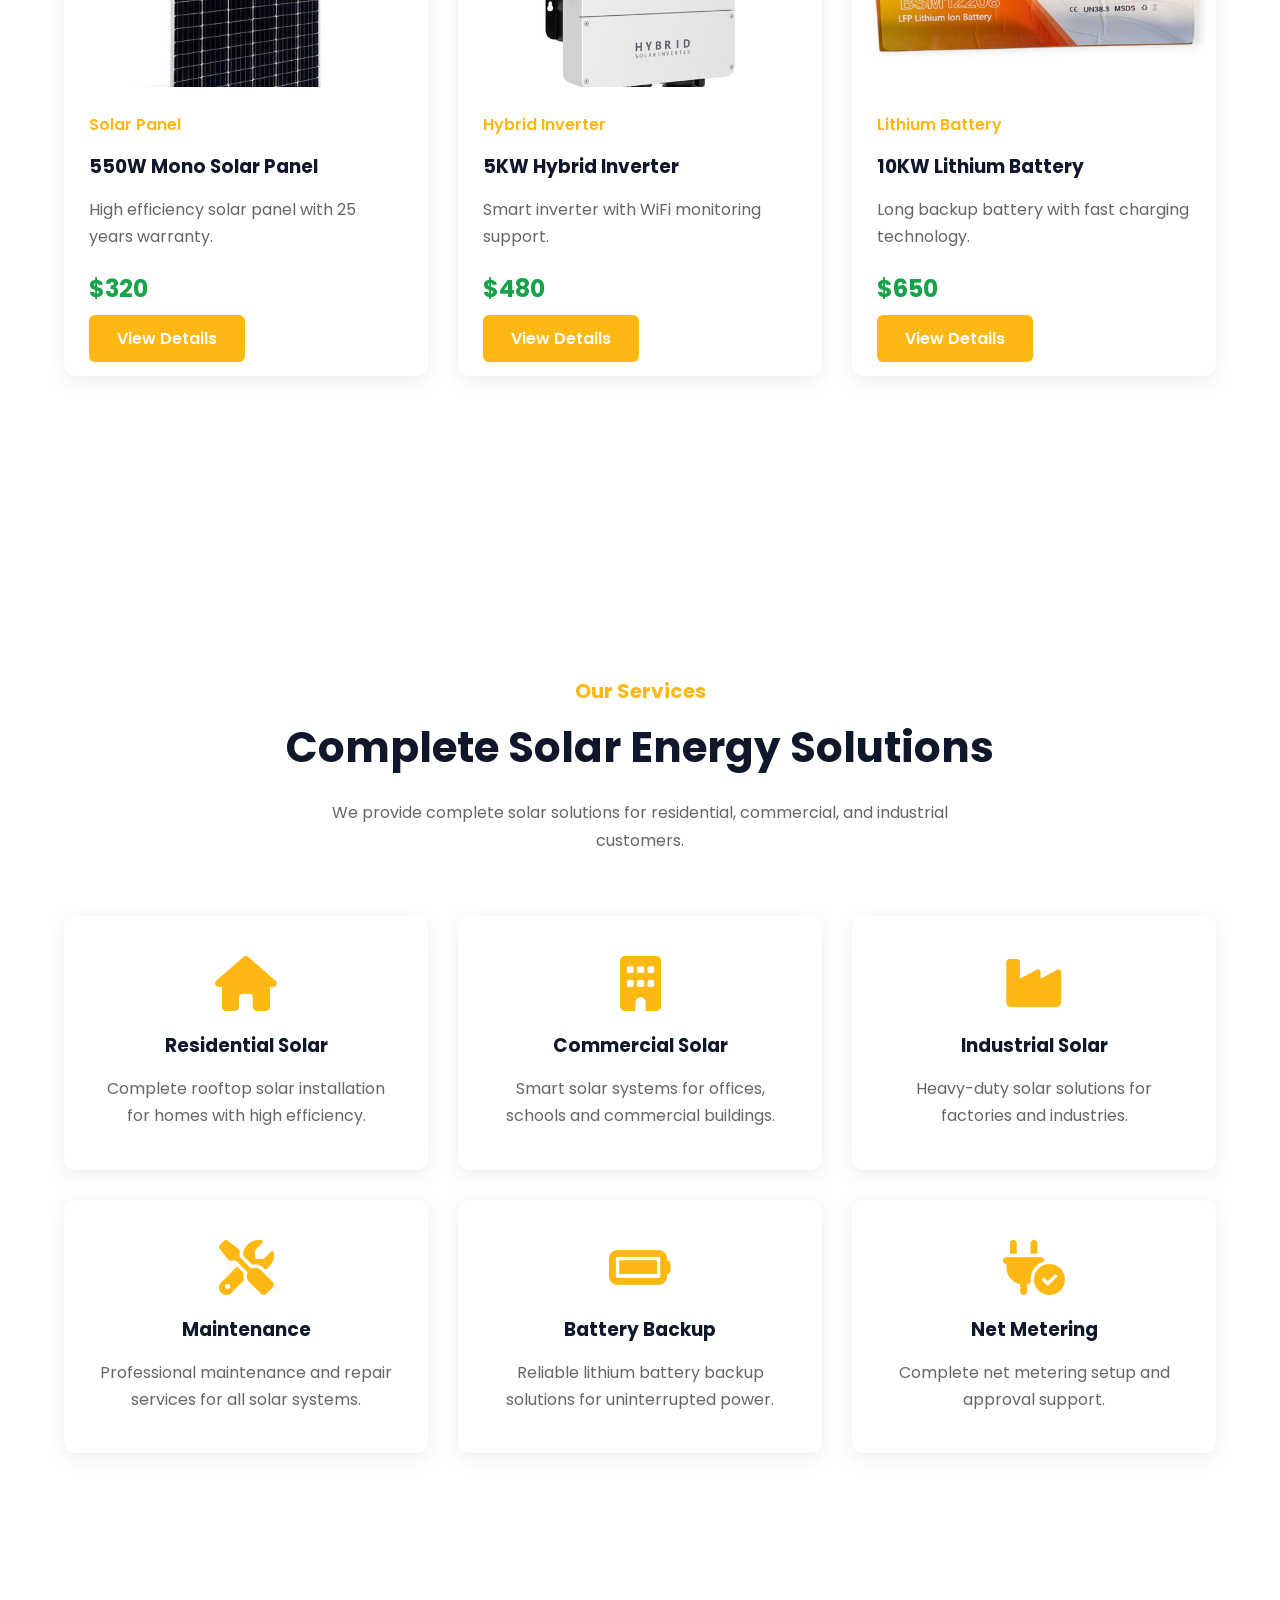
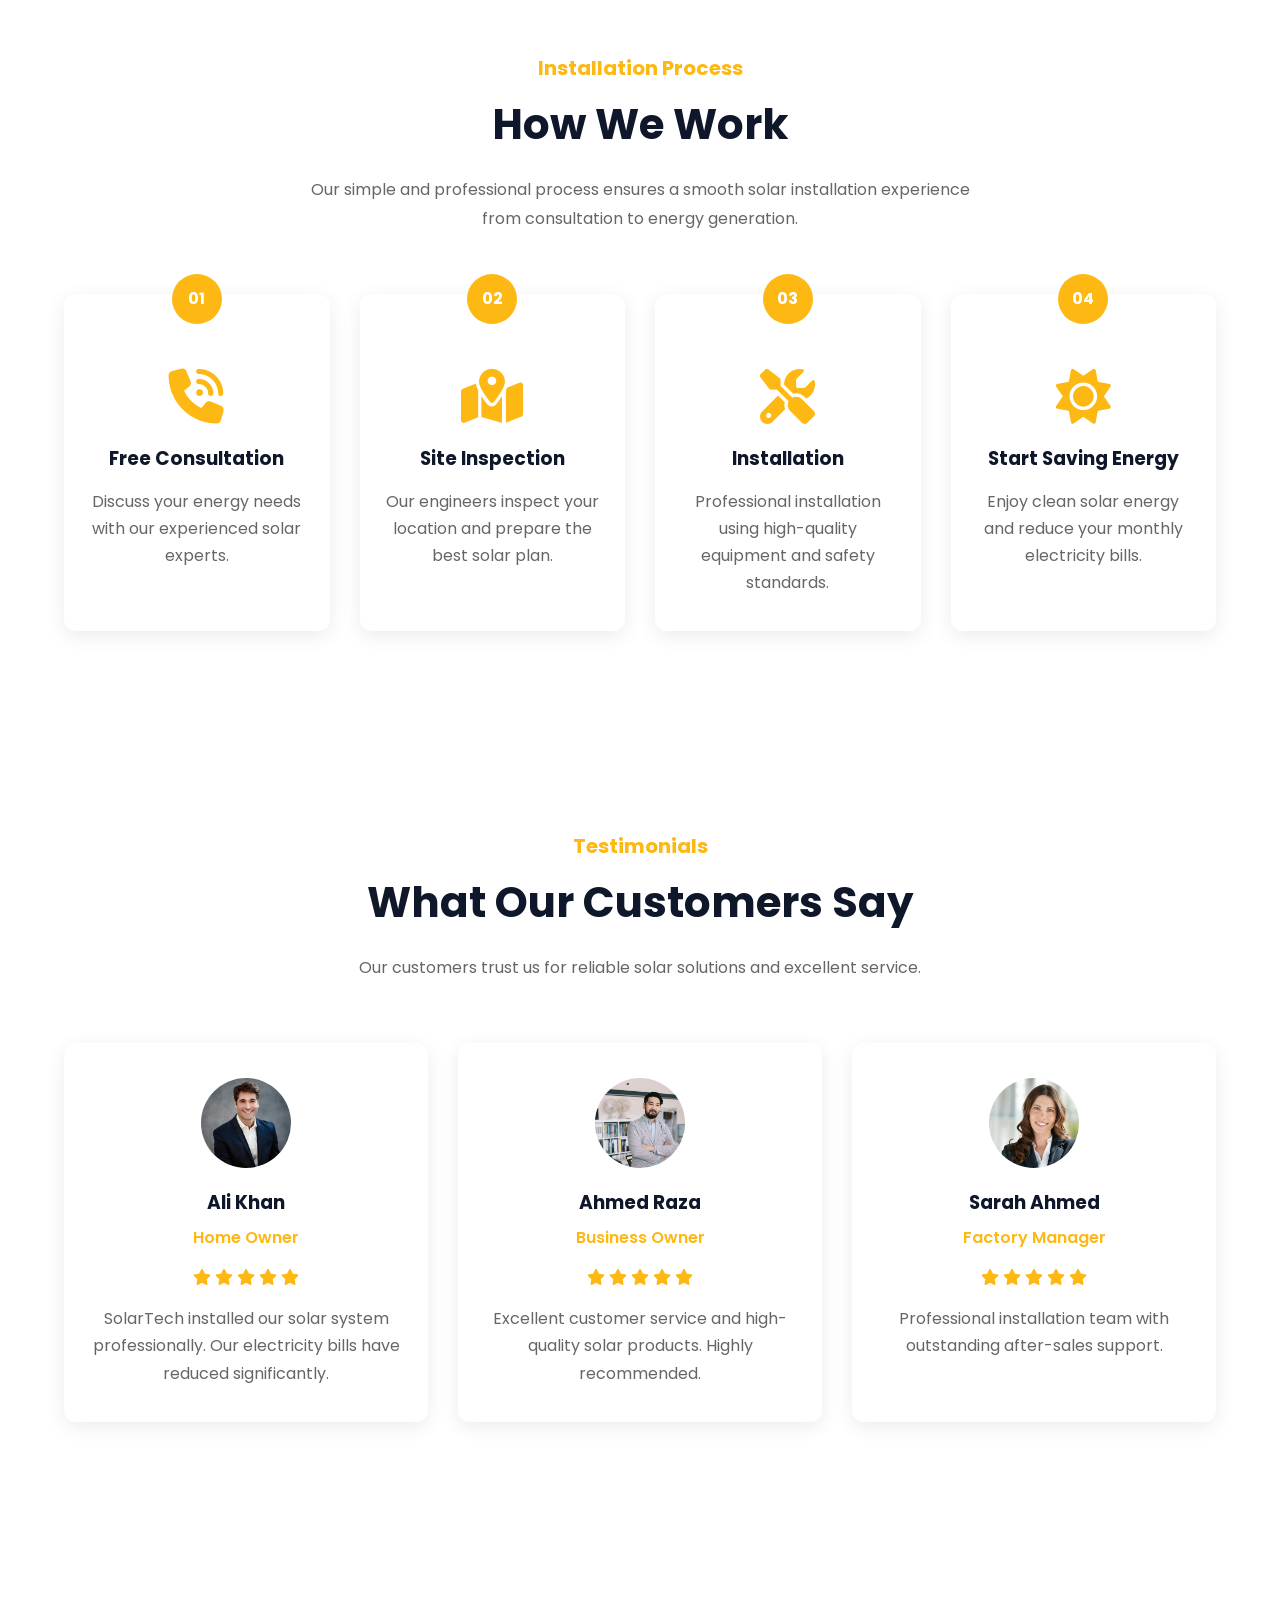
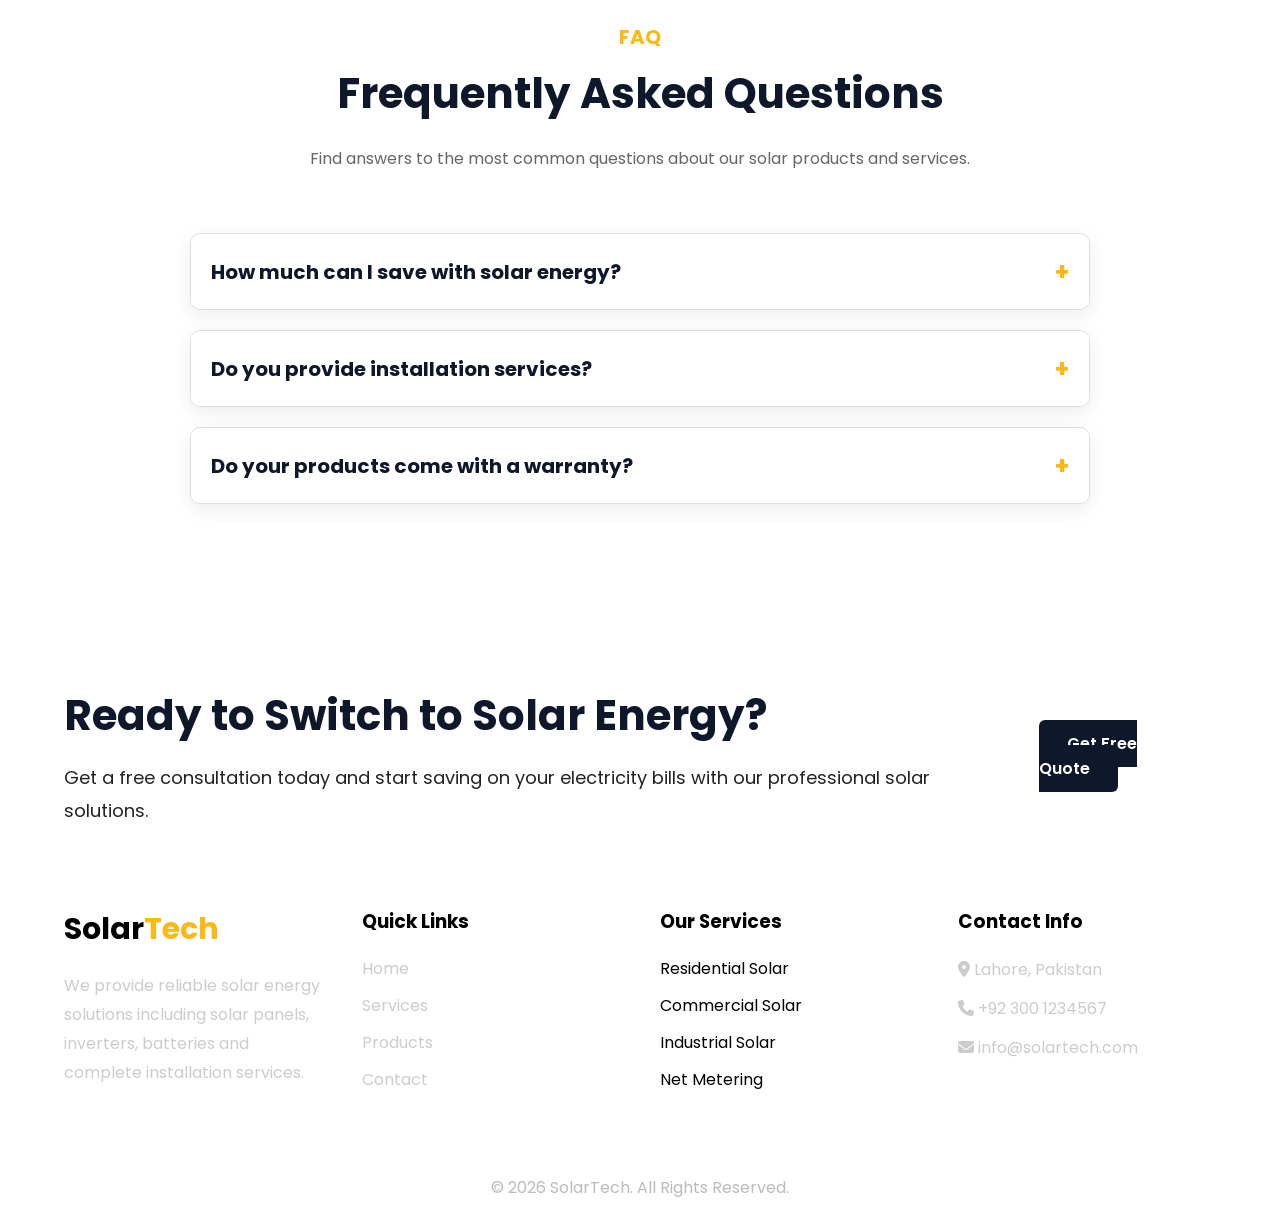
==== commit 791b3cbd: "Updated website design" ====
--- a/index.html
+++ b/index.html
@@ -49,19 +49,12 @@
                 <li><a href="contact.html">Contact</a></li>
             </ul>
         </nav>
-        <div class="menu-toggle">
+    <!-- Button -->
+<a href="contact.html" class="btn">Get Quote</a>
+
+<div class="menu-toggle">
     <i class="fa-solid fa-bars"></i>
 </div>
-
-        <!-- Button -->
-        <a href="contact.html" class="btn">Get Quote</a>
-
-        <!-- Mobile Menu Icon -->
-        <div class="menu-toggle">
-            <i class="fa-solid fa-bars"></i>
-        </div>
-
-    </div>
 
 </header>
 <section class="hero" data-aos="fade-up"></section>
@@ -109,7 +102,7 @@
     </div>
 
 </section>
-<img src="https://images.unsplash.com/photo-1509391366360-2e959784a276?w=800" alt="Solar Energy">
+
 <!-- ==========================
      About Section Start
 =========================== -->
@@ -174,7 +167,7 @@
 <!-- ==========================
      About Section End
 =========================== -->
-<img src="https://images.unsplash.com/photo-1509391366360-2e959784a276?w=700" alt="About">
+
 
 <section class="why-choose" data-aos="fade-left"></section>
 
--- a/assets/css/responsive.css
+++ b/assets/css/responsive.css
@@ -129,37 +129,35 @@
 
 @media(max-width:768px){
 
+    .header .container{
+        position:relative;
+    }
+
     .menu-toggle{
-
         display:block;
-
     }
 
     .navbar{
-
         position:absolute;
         top:80px;
         left:0;
         width:100%;
         background:#fff;
         display:none;
-        padding:20px 0;
-        box-shadow:0 5px 15px rgba(0,0,0,.1);
-
+        padding:20px;
+        z-index:999;
     }
 
     .navbar.active{
-
         display:block;
-
     }
 
     .nav-links{
-
+        display:flex;
         flex-direction:column;
         align-items:center;
         gap:20px;
-
     }
 
-}+}
+
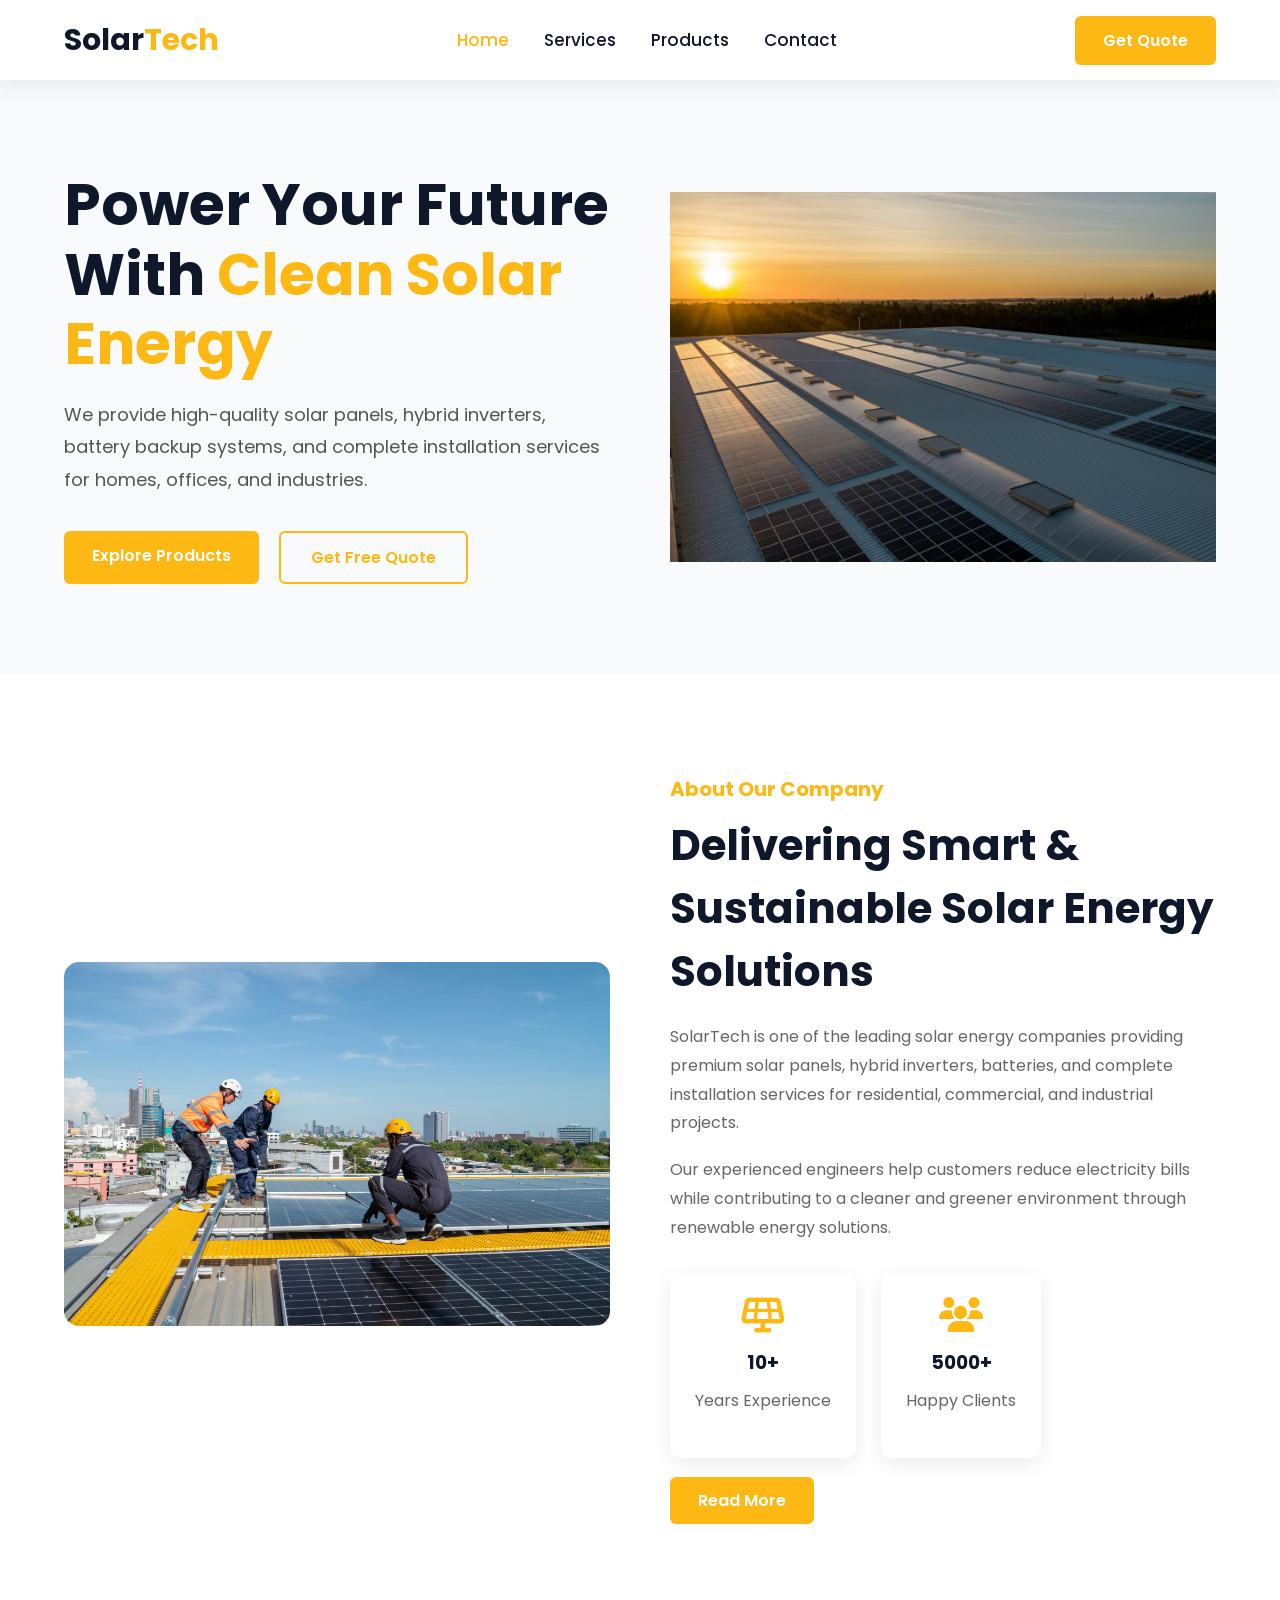
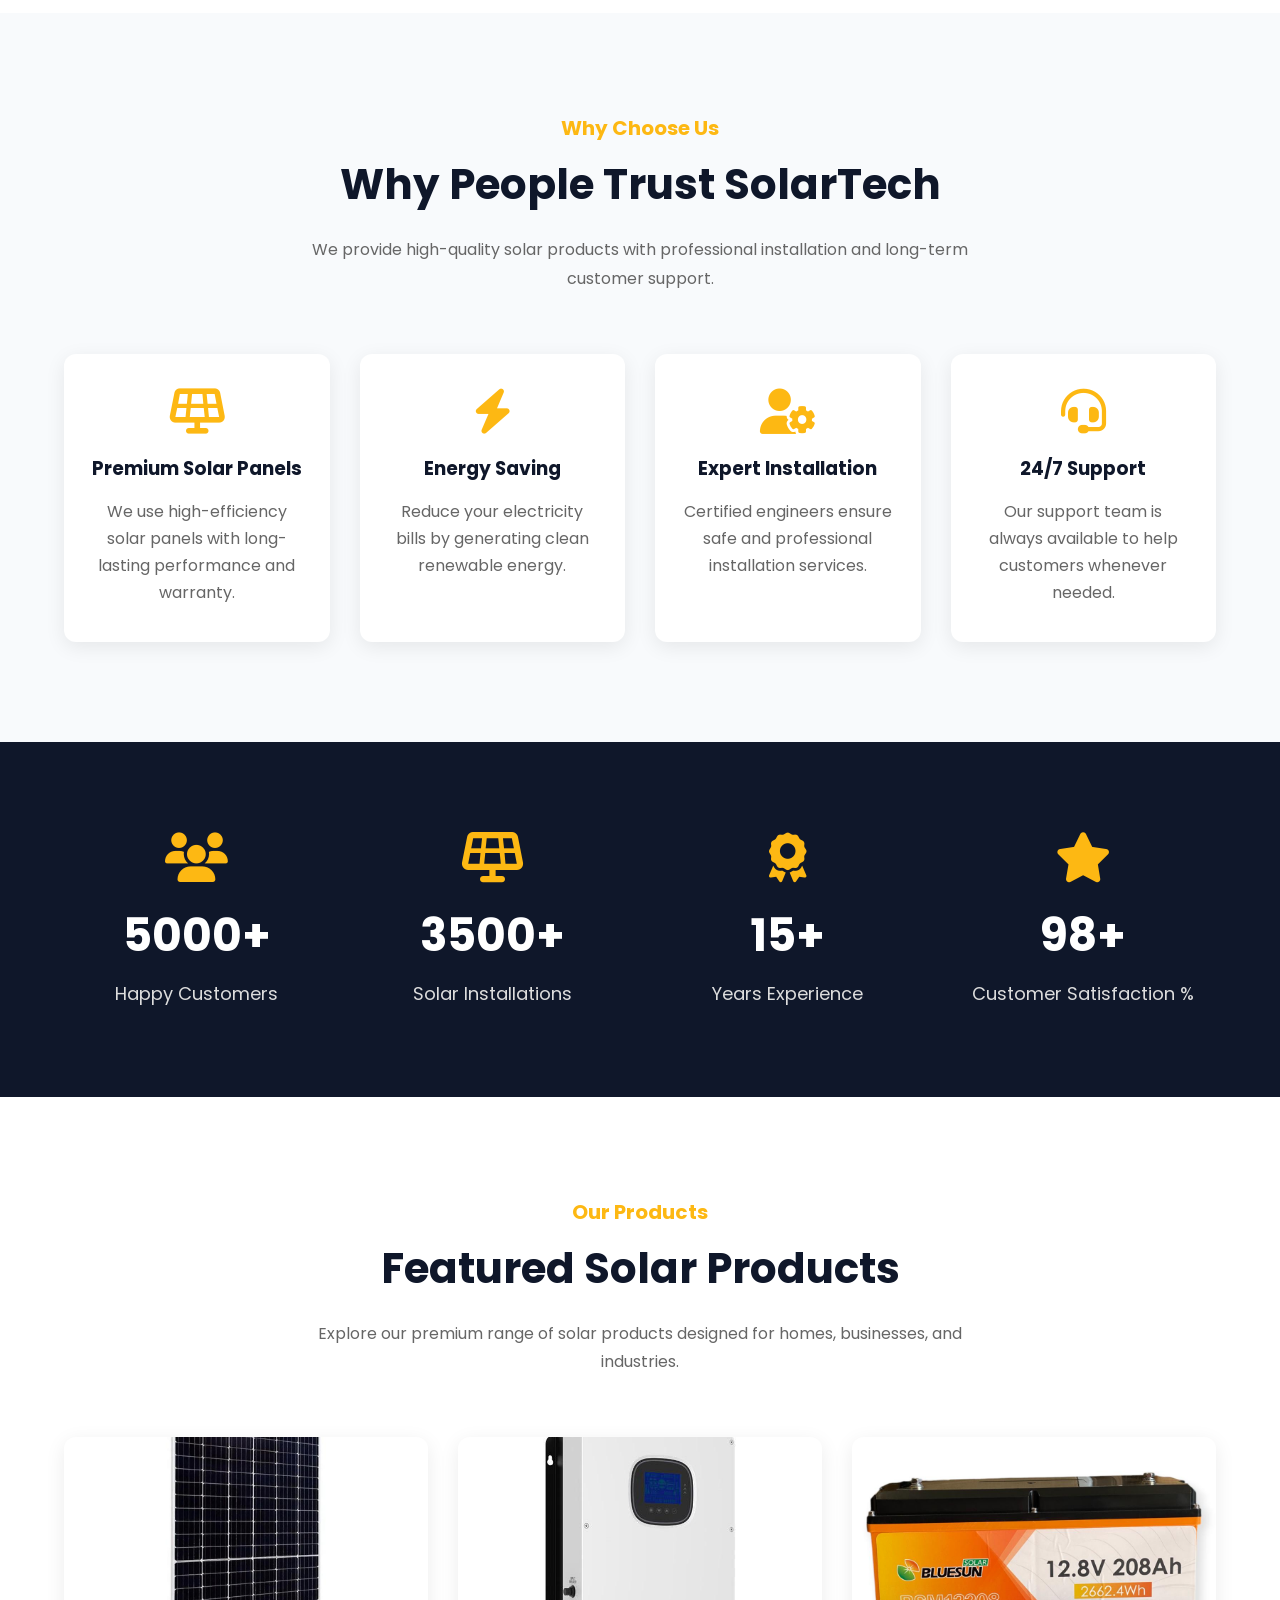
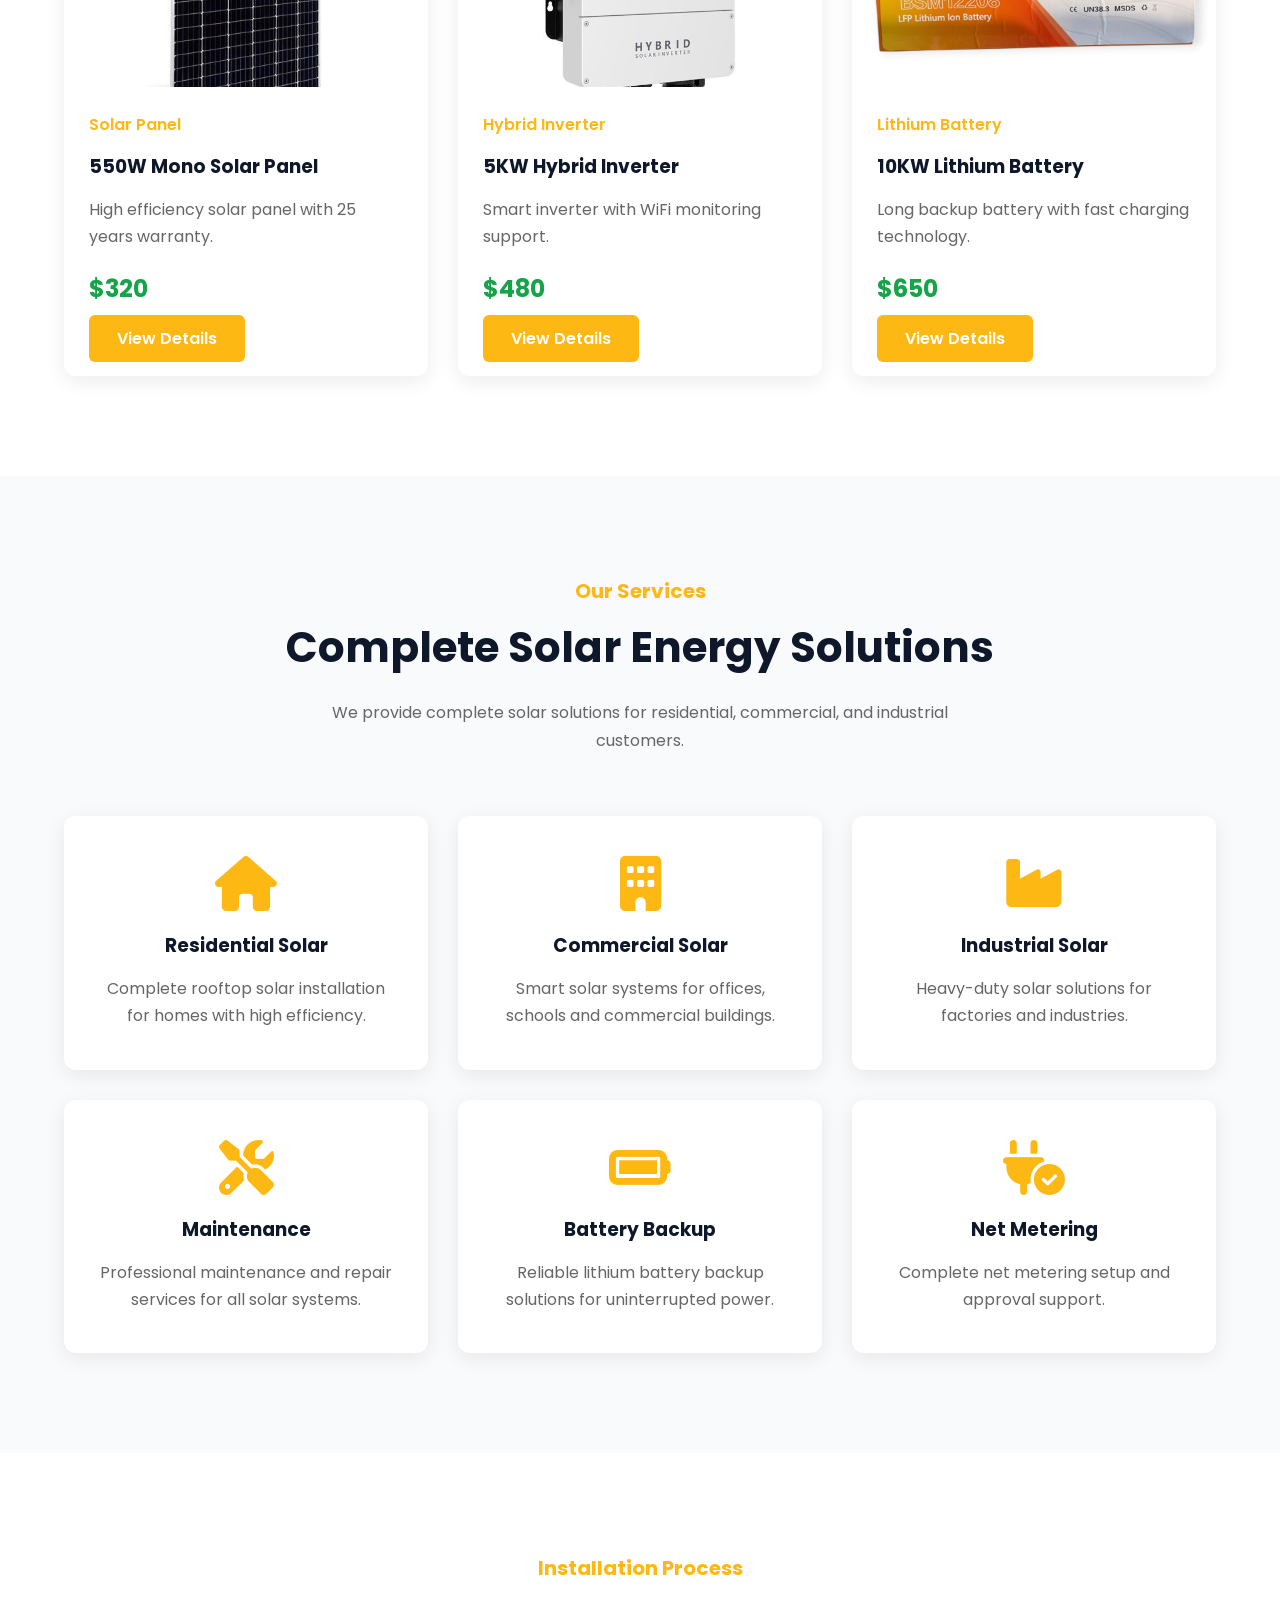
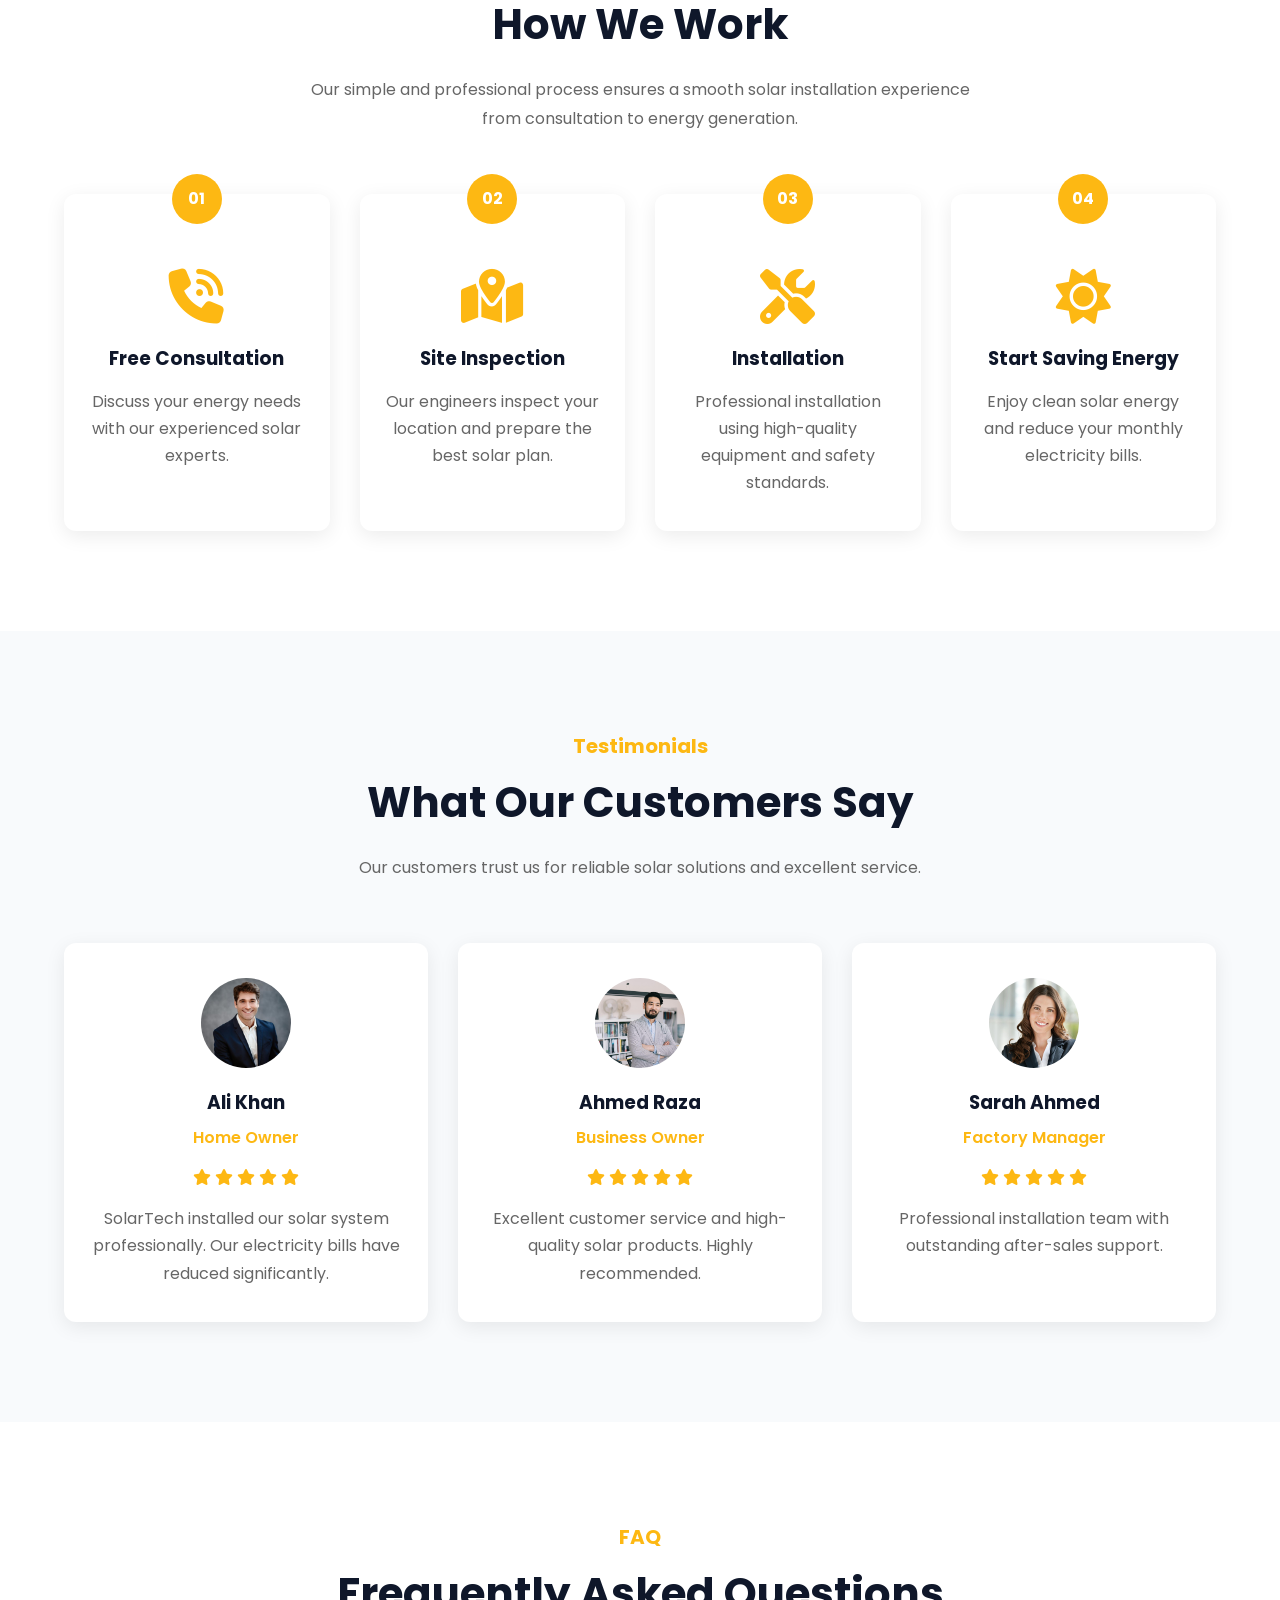
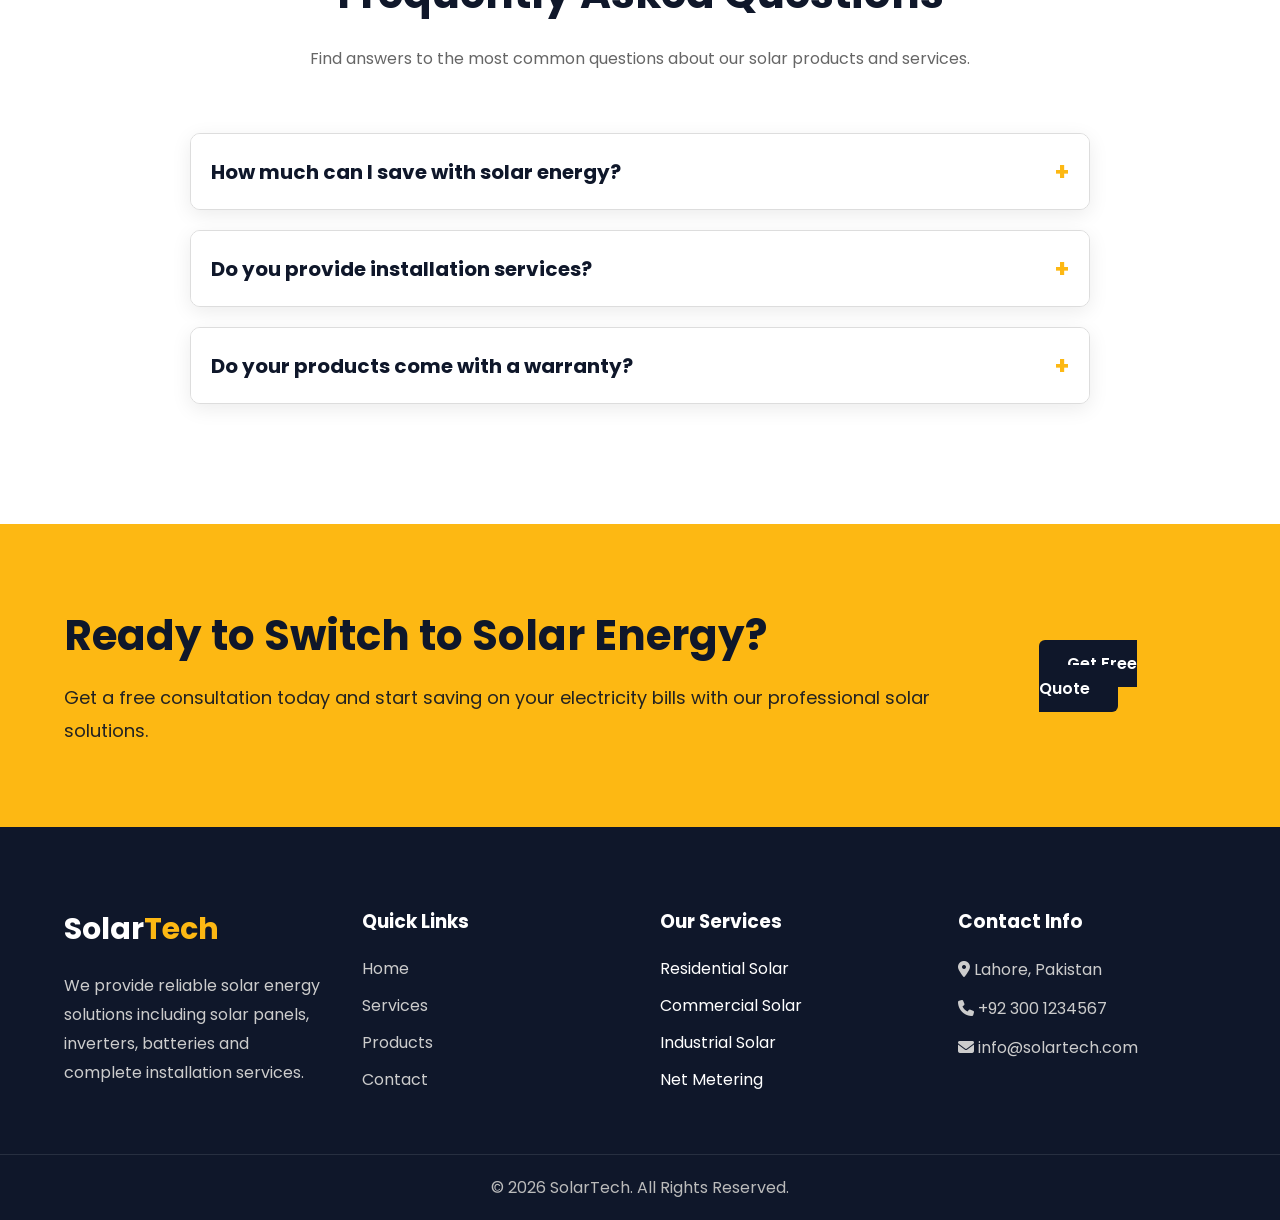
==== commit 885bbd5c: "Updated website" ====
--- a/index.html
+++ b/index.html
@@ -26,10 +26,7 @@
     <link rel="stylesheet" href="https://unpkg.com/aos@2.3.4/dist/aos.css">
 </head>
 
-    
-
-    <!-- JavaScript -->
-    <script src="assets/js/script.js"></script>
+<body>
 
 <header class="header">
 
@@ -49,20 +46,23 @@
                 <li><a href="contact.html">Contact</a></li>
             </ul>
         </nav>
-    <!-- Button -->
-<a href="contact.html" class="btn">Get Quote</a>
-
-<div class="menu-toggle">
-    <i class="fa-solid fa-bars"></i>
-</div>
+
+        <!-- Button -->
+        <a href="contact.html" class="btn">Get Quote</a>
+
+        <div class="menu-toggle">
+            <i class="fa-solid fa-bars"></i>
+        </div>
+
+    </div>
 
 </header>
-<section class="hero" data-aos="fade-up"></section>
+
+<section class="hero" data-aos="fade-up">
 
     <div class="container hero-container">
 
         <!-- Left Content -->
-
         <div class="hero-content">
 
             <h1>
@@ -77,26 +77,19 @@
             </p>
 
             <div class="hero-buttons">
-
                 <a href="products.html" class="btn">
                     Explore Products
                 </a>
-
                 <a href="contact.html" class="btn-outline">
                     Get Free Quote
                 </a>
-
-            </div>
-
-        </div>
-
+            </div>
+
+        </div>
 
         <!-- Right Image -->
-
         <div class="hero-image">
-
             <img src="assets/images/hero/hero.jfif" alt="Solar Energy">
-
         </div>
 
     </div>
@@ -107,7 +100,7 @@
      About Section Start
 =========================== -->
 
-<section class="about" data-aos="fade-right"></section>
+<section class="about" data-aos="fade-right">
 
     <div class="container about-container">
 
@@ -169,7 +162,7 @@
 =========================== -->
 
 
-<section class="why-choose" data-aos="fade-left"></section>
+<section class="why-choose" data-aos="fade-left">
 
     <div class="container">
 
@@ -225,7 +218,8 @@
     </div>
 
 </section>
-<section class="stats" data-aos="zoom-in"></section>
+
+<section class="stats" data-aos="zoom-in">
 
     <div class="container">
 
@@ -260,6 +254,7 @@
     </div>
 
 </section>
+
 <section class="products">
 
     <div class="container">
@@ -277,87 +272,59 @@
 
             <!-- Product 1 -->
             <div class="product-card">
-
                 <img src="assets/images/products/panel.jfif" alt="Solar Panel">
-
                 <div class="product-content">
-
                     <span>Solar Panel</span>
-
                     <h3>550W Mono Solar Panel</h3>
-
                     <p>
                         High efficiency solar panel with 25 years warranty.
                     </p>
-
                     <h4>$320</h4>
-
                     <a href="products.html" class="btn">
                         View Details
                     </a>
-
-                </div>
-
+                </div>
             </div>
 
             <!-- Product 2 -->
-
             <div class="product-card">
-
                 <img src="assets/images/products/inverter.jfif" alt="Inverter">
-
                 <div class="product-content">
-
                     <span>Hybrid Inverter</span>
-
                     <h3>5KW Hybrid Inverter</h3>
-
                     <p>
                         Smart inverter with WiFi monitoring support.
                     </p>
-
                     <h4>$480</h4>
-
                     <a href="products.html" class="btn">
                         View Details
                     </a>
-
-                </div>
-
+                </div>
             </div>
 
             <!-- Product 3 -->
-
             <div class="product-card">
-
                 <img src="assets/images/products/battery.jfif" alt="Battery">
-
                 <div class="product-content">
-
                     <span>Lithium Battery</span>
-
                     <h3>10KW Lithium Battery</h3>
-
                     <p>
                         Long backup battery with fast charging technology.
                     </p>
-
                     <h4>$650</h4>
-
                     <a href="products.html" class="btn">
                         View Details
                     </a>
-
-                </div>
-
-            </div>
-
-        </div>
-
-    </div>
-
-</section>
-<section class="services" data-aos="fade-up"></section>
+                </div>
+            </div>
+
+        </div>
+
+    </div>
+
+</section>
+
+<section class="services" data-aos="fade-up">
 
     <div class="container">
 
@@ -374,93 +341,65 @@
 
             <!-- Card 1 -->
             <div class="service-card">
-
                 <i class="fa-solid fa-house"></i>
-
                 <h3>Residential Solar</h3>
-
                 <p>
                     Complete rooftop solar installation for homes with high efficiency.
                 </p>
-
             </div>
 
             <!-- Card 2 -->
-
             <div class="service-card">
-
                 <i class="fa-solid fa-building"></i>
-
                 <h3>Commercial Solar</h3>
-
                 <p>
                     Smart solar systems for offices, schools and commercial buildings.
                 </p>
-
             </div>
 
             <!-- Card 3 -->
-
             <div class="service-card">
-
                 <i class="fa-solid fa-industry"></i>
-
                 <h3>Industrial Solar</h3>
-
                 <p>
                     Heavy-duty solar solutions for factories and industries.
                 </p>
-
             </div>
 
             <!-- Card 4 -->
-
             <div class="service-card">
-
                 <i class="fa-solid fa-screwdriver-wrench"></i>
-
                 <h3>Maintenance</h3>
-
                 <p>
                     Professional maintenance and repair services for all solar systems.
                 </p>
-
             </div>
 
             <!-- Card 5 -->
-
             <div class="service-card">
-
                 <i class="fa-solid fa-battery-full"></i>
-
                 <h3>Battery Backup</h3>
-
                 <p>
                     Reliable lithium battery backup solutions for uninterrupted power.
                 </p>
-
             </div>
 
             <!-- Card 6 -->
-
             <div class="service-card">
-
                 <i class="fa-solid fa-plug-circle-check"></i>
-
                 <h3>Net Metering</h3>
-
                 <p>
                     Complete net metering setup and approval support.
                 </p>
-
-            </div>
-
-        </div>
-
-    </div>
-
-</section>
-<section class="process" data-aos="fade-right"></section>
+            </div>
+
+        </div>
+
+    </div>
+
+</section>
+
+<section class="process" data-aos="fade-right">
 
     <div class="container">
 
@@ -477,70 +416,51 @@
 
             <!-- Step 1 -->
             <div class="process-card">
-
                 <div class="process-number">01</div>
-
                 <i class="fa-solid fa-phone-volume"></i>
-
                 <h3>Free Consultation</h3>
-
                 <p>
                     Discuss your energy needs with our experienced solar experts.
                 </p>
-
             </div>
 
             <!-- Step 2 -->
             <div class="process-card">
-
                 <div class="process-number">02</div>
-
                 <i class="fa-solid fa-map-location-dot"></i>
-
                 <h3>Site Inspection</h3>
-
                 <p>
                     Our engineers inspect your location and prepare the best solar plan.
                 </p>
-
             </div>
 
             <!-- Step 3 -->
             <div class="process-card">
-
                 <div class="process-number">03</div>
-
                 <i class="fa-solid fa-screwdriver-wrench"></i>
-
                 <h3>Installation</h3>
-
                 <p>
                     Professional installation using high-quality equipment and safety standards.
                 </p>
-
             </div>
 
             <!-- Step 4 -->
             <div class="process-card">
-
                 <div class="process-number">04</div>
-
                 <i class="fa-solid fa-sun"></i>
-
                 <h3>Start Saving Energy</h3>
-
                 <p>
                     Enjoy clean solar energy and reduce your monthly electricity bills.
                 </p>
-
-            </div>
-
-        </div>
-
-    </div>
-
-</section>
-<section class="testimonials" data-aos="zoom-in"></section>
+            </div>
+
+        </div>
+
+    </div>
+
+</section>
+
+<section class="testimonials" data-aos="zoom-in">
 
     <div class="container">
 
@@ -556,13 +476,9 @@
 
             <!-- Testimonial 1 -->
             <div class="testimonial-card">
-
                 <img src="assets/images/testimonials/c1.jfif" alt="Client">
-
                 <h3>Ali Khan</h3>
-
                 <span>Home Owner</span>
-
                 <div class="stars">
                     <i class="fa-solid fa-star"></i>
                     <i class="fa-solid fa-star"></i>
@@ -570,24 +486,17 @@
                     <i class="fa-solid fa-star"></i>
                     <i class="fa-solid fa-star"></i>
                 </div>
-
                 <p>
                     SolarTech installed our solar system professionally.
                     Our electricity bills have reduced significantly.
                 </p>
-
             </div>
 
             <!-- Testimonial 2 -->
-
             <div class="testimonial-card">
-
                 <img src="assets/images/testimonials/c2.jfif" alt="Client">
-
                 <h3>Ahmed Raza</h3>
-
                 <span>Business Owner</span>
-
                 <div class="stars">
                     <i class="fa-solid fa-star"></i>
                     <i class="fa-solid fa-star"></i>
@@ -595,24 +504,17 @@
                     <i class="fa-solid fa-star"></i>
                     <i class="fa-solid fa-star"></i>
                 </div>
-
                 <p>
                     Excellent customer service and high-quality solar products.
                     Highly recommended.
                 </p>
-
             </div>
 
             <!-- Testimonial 3 -->
-
             <div class="testimonial-card">
-
                 <img src="assets/images/testimonials/c3.jfif" alt="Client">
-
                 <h3>Sarah Ahmed</h3>
-
                 <span>Factory Manager</span>
-
                 <div class="stars">
                     <i class="fa-solid fa-star"></i>
                     <i class="fa-solid fa-star"></i>
@@ -620,19 +522,18 @@
                     <i class="fa-solid fa-star"></i>
                     <i class="fa-solid fa-star"></i>
                 </div>
-
                 <p>
                     Professional installation team with outstanding after-sales support.
                 </p>
-
-            </div>
-
-        </div>
-
-    </div>
-
-</section>
-<section class="faq" data-aos="fade-left"></section>
+            </div>
+
+        </div>
+
+    </div>
+
+</section>
+
+<section class="faq" data-aos="fade-left">
 
     <div class="container">
 
@@ -647,170 +548,130 @@
         <div class="faq-container">
 
             <div class="faq-item">
-
                 <div class="faq-question">
                     <h3>How much can I save with solar energy?</h3>
                     <span>+</span>
                 </div>
-
                 <div class="faq-answer">
                     <p>
                         Solar systems can reduce electricity bills by up to 70–90%
                         depending on your energy usage.
                     </p>
                 </div>
-
             </div>
 
             <div class="faq-item">
-
                 <div class="faq-question">
                     <h3>Do you provide installation services?</h3>
                     <span>+</span>
                 </div>
-
                 <div class="faq-answer">
                     <p>
                         Yes, we provide complete installation, testing and maintenance
                         services for residential and commercial projects.
                     </p>
                 </div>
-
             </div>
 
             <div class="faq-item">
-
                 <div class="faq-question">
                     <h3>Do your products come with a warranty?</h3>
                     <span>+</span>
                 </div>
-
                 <div class="faq-answer">
                     <p>
                         Yes, all our solar panels, inverters and batteries come with
                         official manufacturer warranties.
                     </p>
                 </div>
-
-            </div>
-
-        </div>
-
-    </div>
-
-</section>
-<section class="cta" data-aos="zoom-in"></section>
+            </div>
+
+        </div>
+
+    </div>
+
+</section>
+
+<section class="cta" data-aos="zoom-in">
 
     <div class="container cta-container">
 
         <div class="cta-content">
-
             <h2>Ready to Switch to Solar Energy?</h2>
-
             <p>
                 Get a free consultation today and start saving on your
                 electricity bills with our professional solar solutions.
             </p>
-
         </div>
 
         <div class="cta-button">
-
             <a href="contact.html" class="btn">
                 Get Free Quote
             </a>
-
-        </div>
-
-    </div>
-
-</section>
-<footer class="footer" data-aos="fade-up"></footer>
+        </div>
+
+    </div>
+
+</section>
+
+<footer class="footer" data-aos="fade-up">
 
     <div class="container footer-container">
 
         <div class="footer-box">
-
             <h2>Solar<span>Tech</span></h2>
-
-            <p>
-
+            <p>
                 We provide reliable solar energy solutions including
                 solar panels, inverters, batteries and complete
                 installation services.
-
-            </p>
-
+            </p>
         </div>
 
         <div class="footer-box">
-
             <h3>Quick Links</h3>
-
             <ul>
-
                 <li><a href="index.html">Home</a></li>
-
                 <li><a href="services.html">Services</a></li>
-
                 <li><a href="products.html">Products</a></li>
-
                 <li><a href="contact.html">Contact</a></li>
-
             </ul>
-
         </div>
 
         <div class="footer-box">
-
             <h3>Our Services</h3>
-
             <ul>
-
                 <li>Residential Solar</li>
-
                 <li>Commercial Solar</li>
-
                 <li>Industrial Solar</li>
-
                 <li>Net Metering</li>
-
             </ul>
-
         </div>
 
         <div class="footer-box">
-
             <h3>Contact Info</h3>
-
             <p><i class="fa-solid fa-location-dot"></i> Lahore, Pakistan</p>
-
             <p><i class="fa-solid fa-phone"></i> +92 300 1234567</p>
-
             <p><i class="fa-solid fa-envelope"></i> info@solartech.com</p>
-
         </div>
 
     </div>
 
     <div class="footer-bottom">
-
         <p>
-
             © 2026 SolarTech. All Rights Reserved.
-
         </p>
-
     </div>
 
 </footer>
+
 <!-- Scroll To Top Button -->
 <button id="scrollTop">
     <i class="fa-solid fa-arrow-up"></i>
 </button>
 
 <!-- JavaScript -->
+<script src="https://unpkg.com/aos@2.3.4/dist/aos.js"></script>
 <script src="assets/js/script.js"></script>
-<script src="https://unpkg.com/aos@2.3.4/dist/aos.js"></script>
+
 </body>
 </html>
--- a/assets/css/responsive.css
+++ b/assets/css/responsive.css
@@ -127,7 +127,7 @@
 Mobile Navigation
 ==========================*/
 
-@media(max-width:768px){
+@media (max-width:768px){
 
     .header .container{
         position:relative;
@@ -135,16 +135,18 @@
 
     .menu-toggle{
         display:block;
+        font-size:28px;
+        cursor:pointer;
     }
 
     .navbar{
+        display:none;
         position:absolute;
         top:80px;
         left:0;
         width:100%;
         background:#fff;
-        display:none;
-        padding:20px;
+        box-shadow:0 5px 15px rgba(0,0,0,.1);
         z-index:999;
     }
 
@@ -155,9 +157,32 @@
     .nav-links{
         display:flex;
         flex-direction:column;
-        align-items:center;
+        list-style:none;
+        padding:20px;
         gap:20px;
     }
 
-}
+    .nav-links li{
+        width:100%;
+        text-align:center;
+    }
 
+    .nav-links a{
+        display:block;
+        padding:12px;
+        text-decoration:none;
+        color:#222;
+        font-weight:600;
+    }
+
+    .nav-links a:hover{
+        background:#FDB813;
+        color:#fff;
+        border-radius:6px;
+    }
+
+    .btn{
+        display:none;
+    }
+
+}
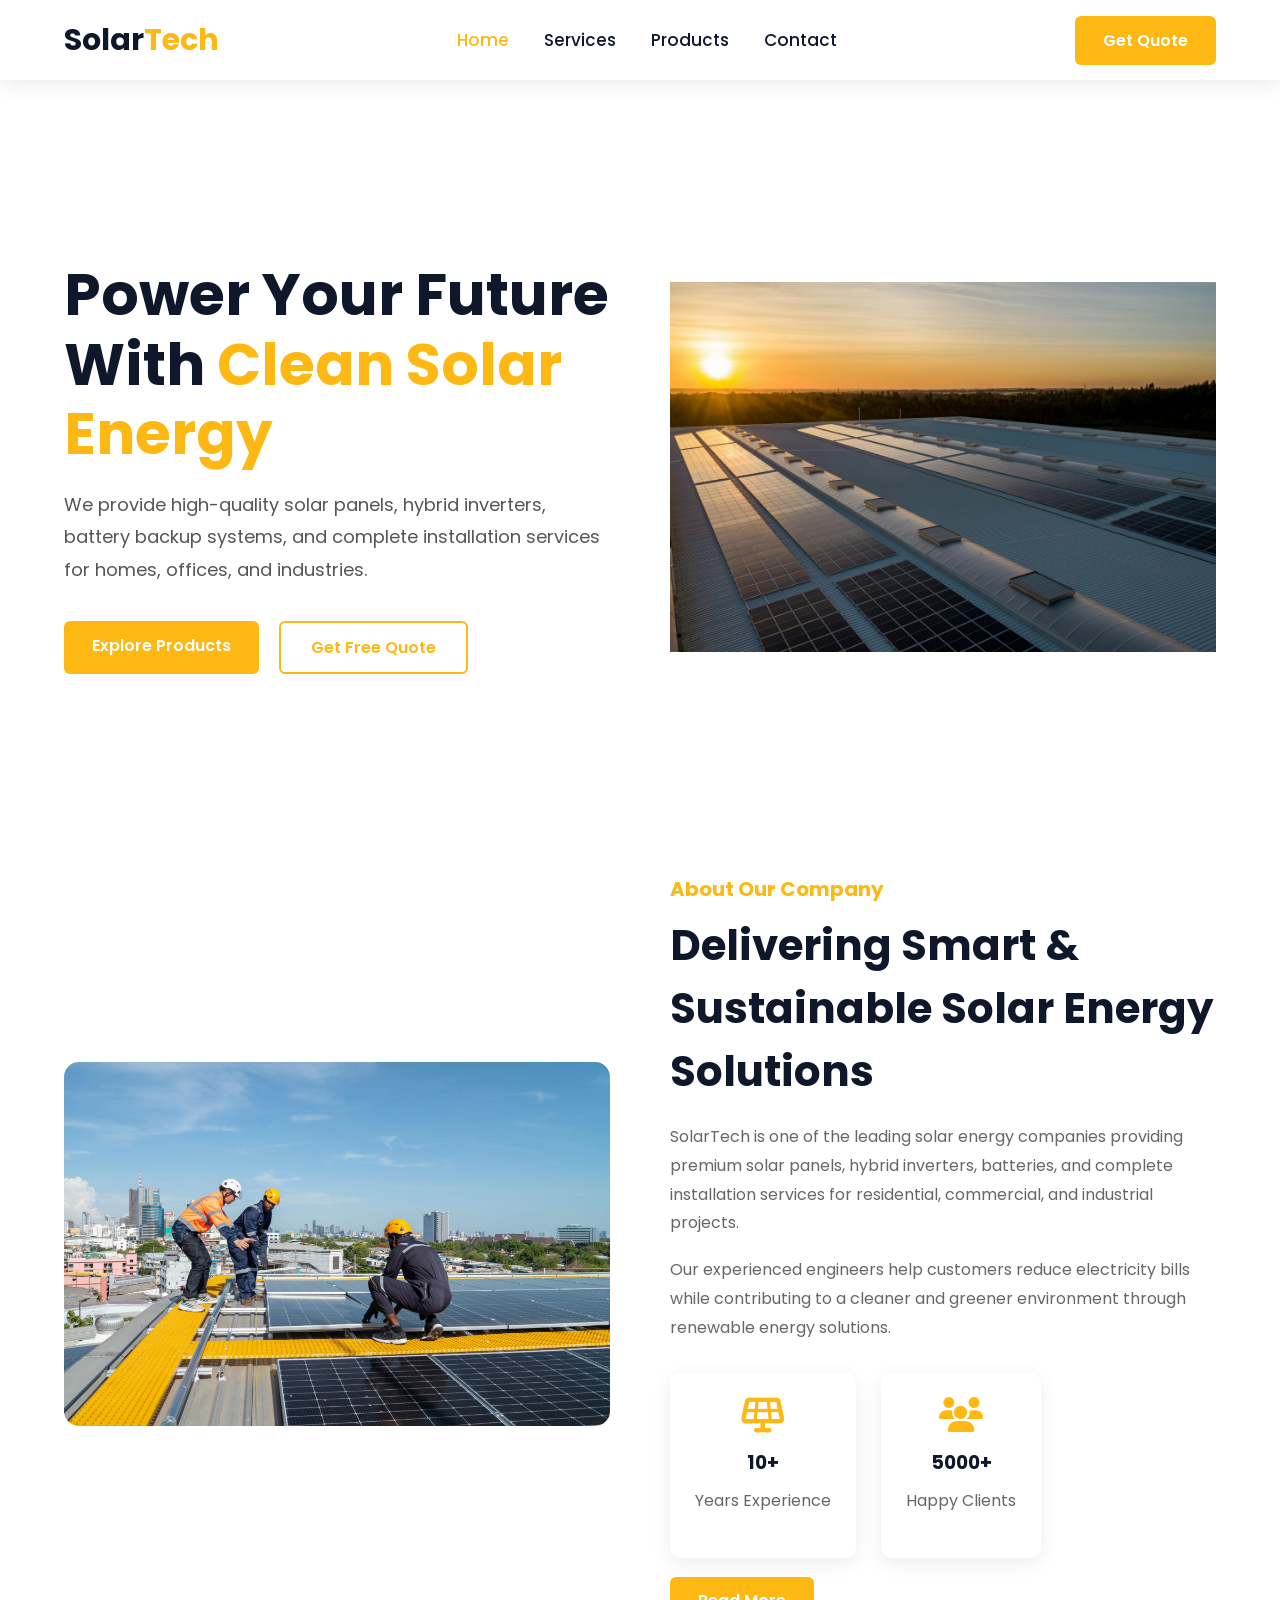
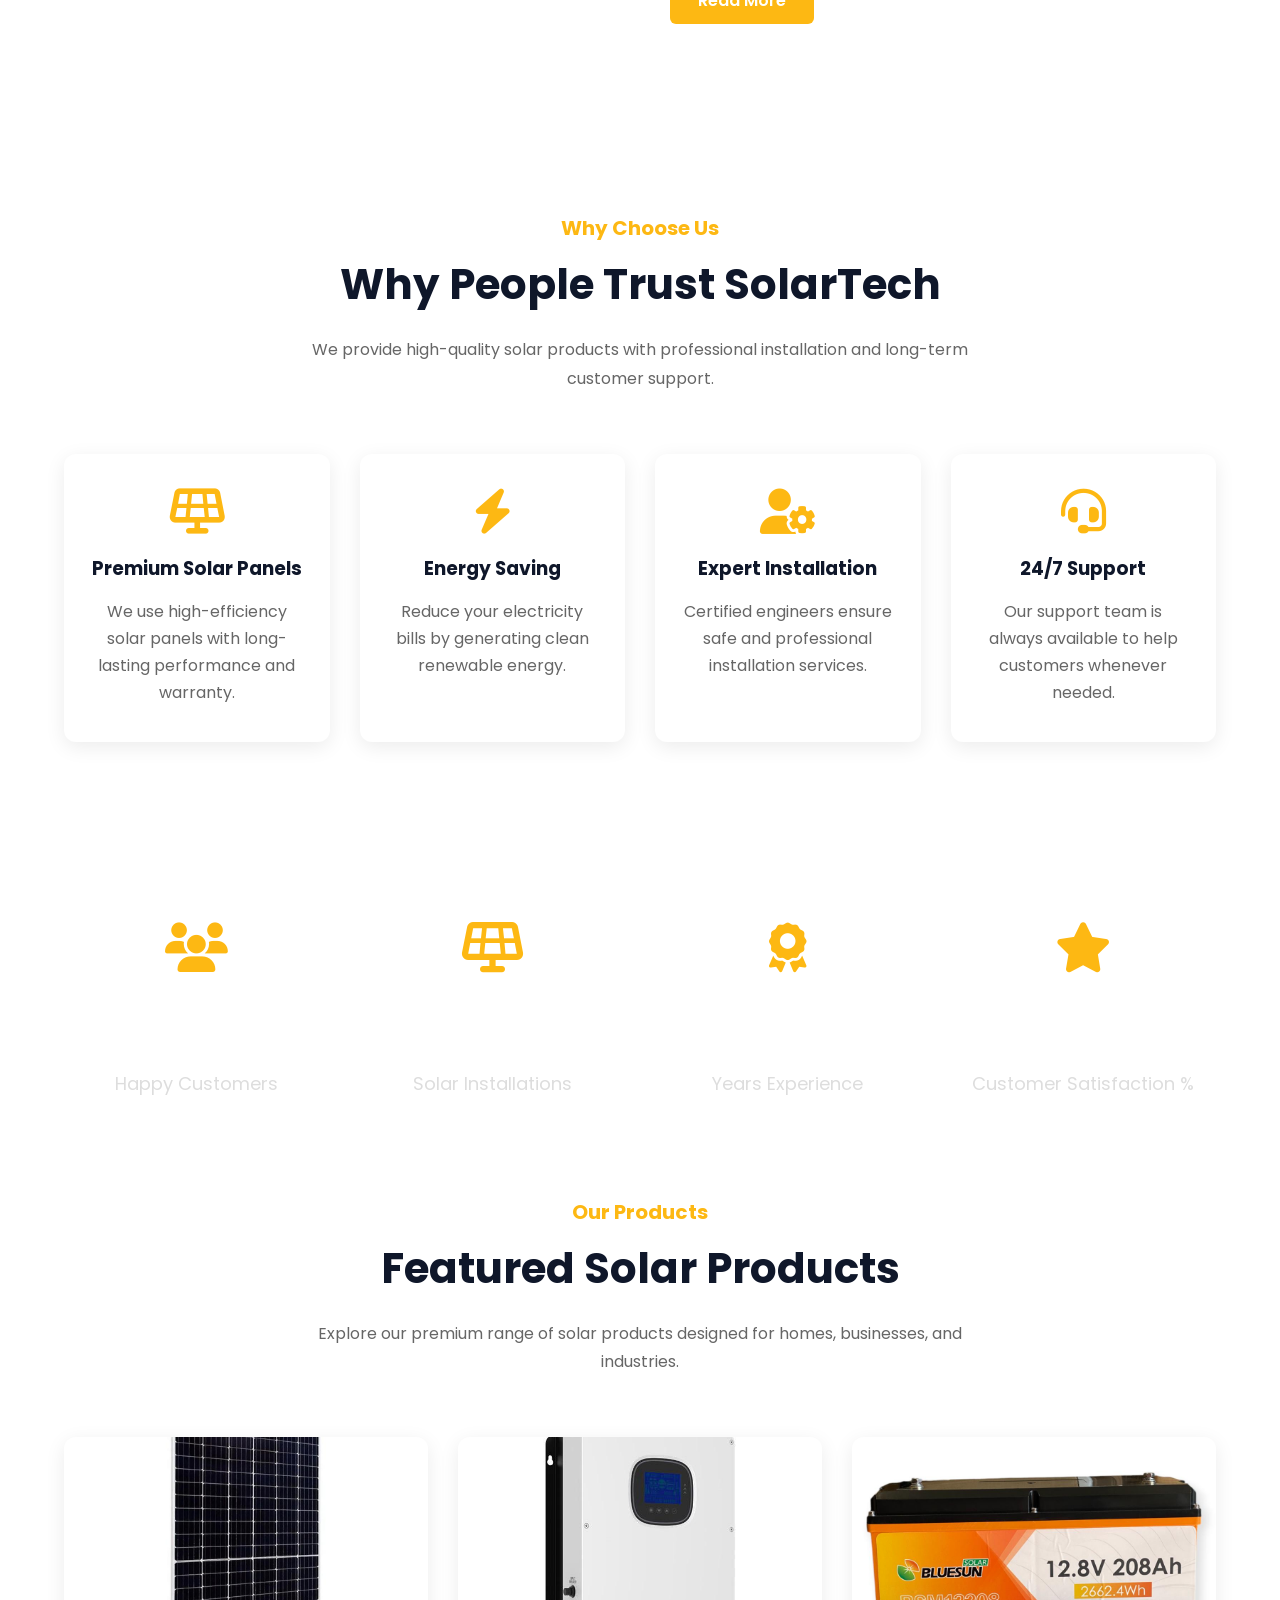
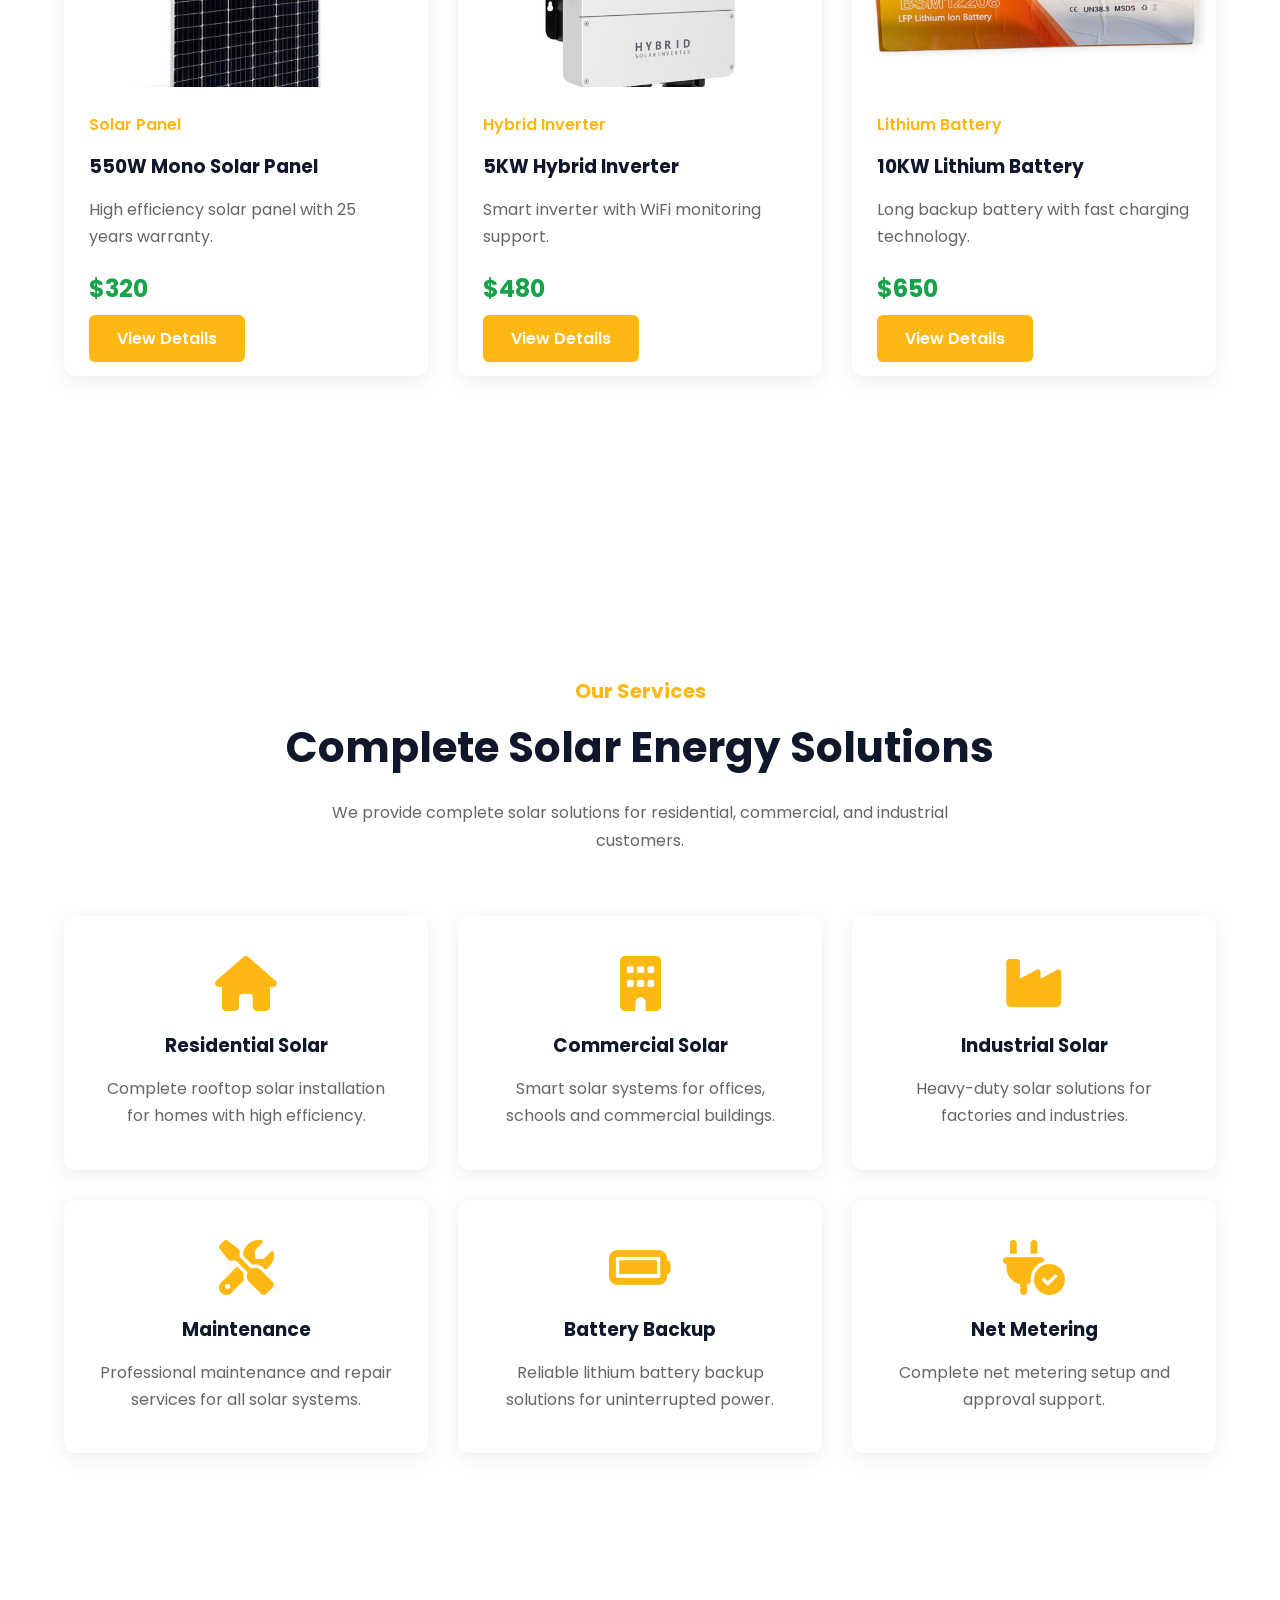
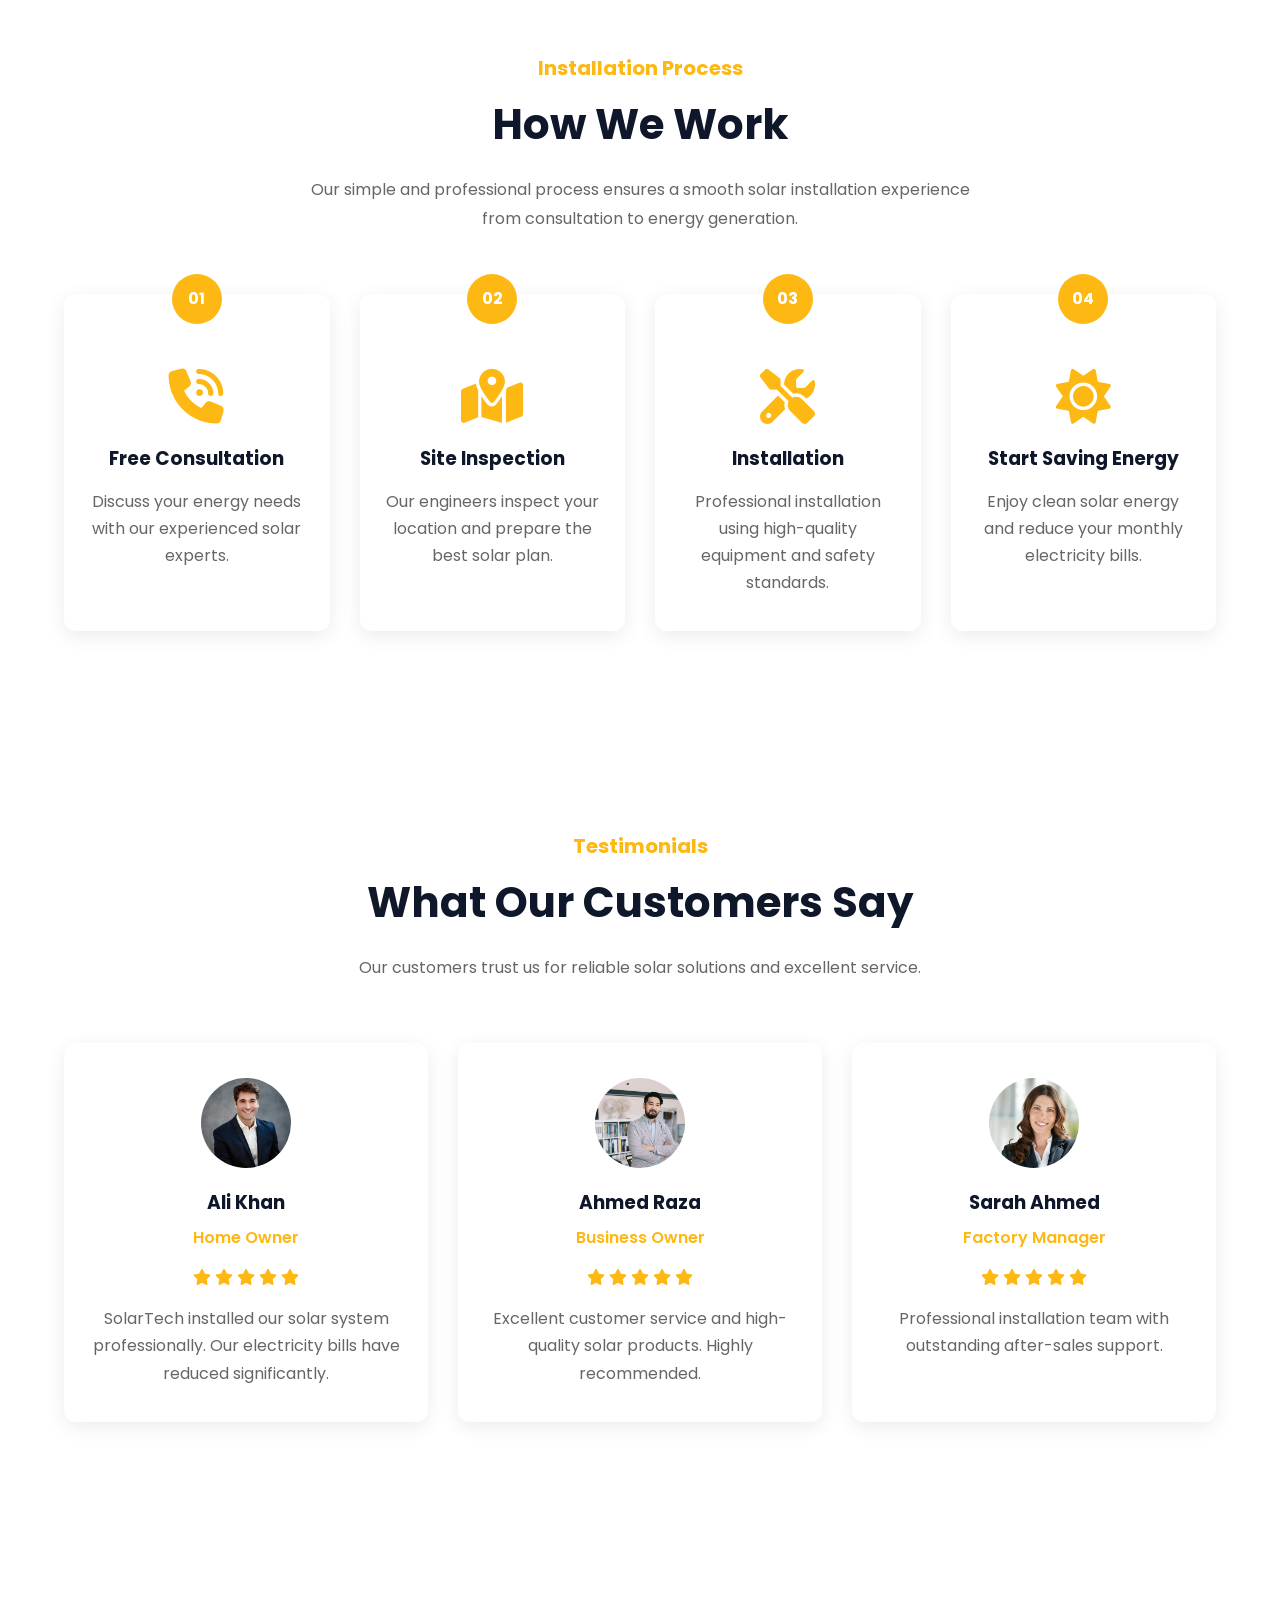
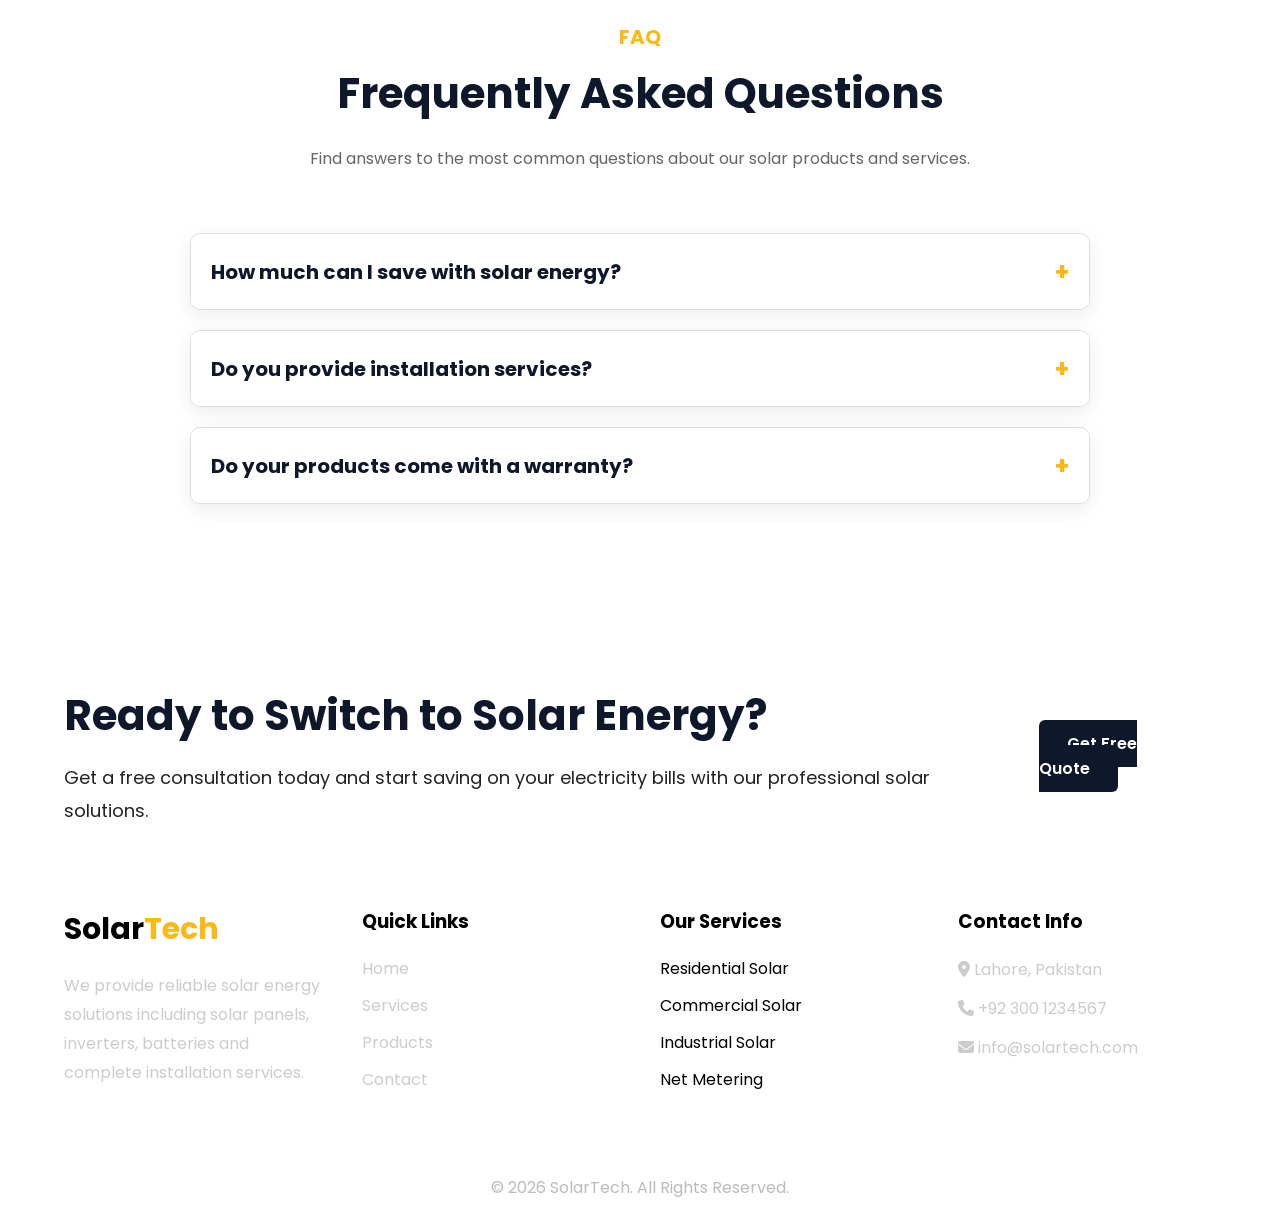
==== commit 930cf415: "Update project" ====
--- a/index.html
+++ b/index.html
@@ -26,7 +26,10 @@
     <link rel="stylesheet" href="https://unpkg.com/aos@2.3.4/dist/aos.css">
 </head>
 
-<body>
+    <body>
+
+    <!-- JavaScript -->
+    <script src="assets/js/script.js"></script>
 
 <header class="header">
 
@@ -46,23 +49,20 @@
                 <li><a href="contact.html">Contact</a></li>
             </ul>
         </nav>
-
-        <!-- Button -->
-        <a href="contact.html" class="btn">Get Quote</a>
-
-        <div class="menu-toggle">
-            <i class="fa-solid fa-bars"></i>
-        </div>
-
-    </div>
+    <!-- Button -->
+<a href="contact.html" class="btn">Get Quote</a>
+
+<div class="menu-toggle">
+    <i class="fa-solid fa-bars"></i>
+</div>
 
 </header>
-
-<section class="hero" data-aos="fade-up">
+<section class="hero" data-aos="fade-up"></section>
 
     <div class="container hero-container">
 
         <!-- Left Content -->
+
         <div class="hero-content">
 
             <h1>
@@ -77,19 +77,26 @@
             </p>
 
             <div class="hero-buttons">
+
                 <a href="products.html" class="btn">
                     Explore Products
                 </a>
+
                 <a href="contact.html" class="btn-outline">
                     Get Free Quote
                 </a>
-            </div>
-
-        </div>
+
+            </div>
+
+        </div>
+
 
         <!-- Right Image -->
+
         <div class="hero-image">
+
             <img src="assets/images/hero/hero.jfif" alt="Solar Energy">
+
         </div>
 
     </div>
@@ -100,7 +107,7 @@
      About Section Start
 =========================== -->
 
-<section class="about" data-aos="fade-right">
+<section class="about" data-aos="fade-right"></section>
 
     <div class="container about-container">
 
@@ -162,7 +169,7 @@
 =========================== -->
 
 
-<section class="why-choose" data-aos="fade-left">
+<section class="why-choose" data-aos="fade-left"></section>
 
     <div class="container">
 
@@ -218,8 +225,7 @@
     </div>
 
 </section>
-
-<section class="stats" data-aos="zoom-in">
+<section class="stats" data-aos="zoom-in"></section>
 
     <div class="container">
 
@@ -254,7 +260,6 @@
     </div>
 
 </section>
-
 <section class="products">
 
     <div class="container">
@@ -272,59 +277,87 @@
 
             <!-- Product 1 -->
             <div class="product-card">
+
                 <img src="assets/images/products/panel.jfif" alt="Solar Panel">
+
                 <div class="product-content">
+
                     <span>Solar Panel</span>
+
                     <h3>550W Mono Solar Panel</h3>
+
                     <p>
                         High efficiency solar panel with 25 years warranty.
                     </p>
+
                     <h4>$320</h4>
+
                     <a href="products.html" class="btn">
                         View Details
                     </a>
-                </div>
+
+                </div>
+
             </div>
 
             <!-- Product 2 -->
+
             <div class="product-card">
+
                 <img src="assets/images/products/inverter.jfif" alt="Inverter">
+
                 <div class="product-content">
+
                     <span>Hybrid Inverter</span>
+
                     <h3>5KW Hybrid Inverter</h3>
+
                     <p>
                         Smart inverter with WiFi monitoring support.
                     </p>
+
                     <h4>$480</h4>
+
                     <a href="products.html" class="btn">
                         View Details
                     </a>
-                </div>
+
+                </div>
+
             </div>
 
             <!-- Product 3 -->
+
             <div class="product-card">
+
                 <img src="assets/images/products/battery.jfif" alt="Battery">
+
                 <div class="product-content">
+
                     <span>Lithium Battery</span>
+
                     <h3>10KW Lithium Battery</h3>
+
                     <p>
                         Long backup battery with fast charging technology.
                     </p>
+
                     <h4>$650</h4>
+
                     <a href="products.html" class="btn">
                         View Details
                     </a>
-                </div>
-            </div>
-
-        </div>
-
-    </div>
-
-</section>
-
-<section class="services" data-aos="fade-up">
+
+                </div>
+
+            </div>
+
+        </div>
+
+    </div>
+
+</section>
+<section class="services" data-aos="fade-up"></section>
 
     <div class="container">
 
@@ -341,65 +374,93 @@
 
             <!-- Card 1 -->
             <div class="service-card">
+
                 <i class="fa-solid fa-house"></i>
+
                 <h3>Residential Solar</h3>
+
                 <p>
                     Complete rooftop solar installation for homes with high efficiency.
                 </p>
+
             </div>
 
             <!-- Card 2 -->
+
             <div class="service-card">
+
                 <i class="fa-solid fa-building"></i>
+
                 <h3>Commercial Solar</h3>
+
                 <p>
                     Smart solar systems for offices, schools and commercial buildings.
                 </p>
+
             </div>
 
             <!-- Card 3 -->
+
             <div class="service-card">
+
                 <i class="fa-solid fa-industry"></i>
+
                 <h3>Industrial Solar</h3>
+
                 <p>
                     Heavy-duty solar solutions for factories and industries.
                 </p>
+
             </div>
 
             <!-- Card 4 -->
+
             <div class="service-card">
+
                 <i class="fa-solid fa-screwdriver-wrench"></i>
+
                 <h3>Maintenance</h3>
+
                 <p>
                     Professional maintenance and repair services for all solar systems.
                 </p>
+
             </div>
 
             <!-- Card 5 -->
+
             <div class="service-card">
+
                 <i class="fa-solid fa-battery-full"></i>
+
                 <h3>Battery Backup</h3>
+
                 <p>
                     Reliable lithium battery backup solutions for uninterrupted power.
                 </p>
+
             </div>
 
             <!-- Card 6 -->
+
             <div class="service-card">
+
                 <i class="fa-solid fa-plug-circle-check"></i>
+
                 <h3>Net Metering</h3>
+
                 <p>
                     Complete net metering setup and approval support.
                 </p>
-            </div>
-
-        </div>
-
-    </div>
-
-</section>
-
-<section class="process" data-aos="fade-right">
+
+            </div>
+
+        </div>
+
+    </div>
+
+</section>
+<section class="process" data-aos="fade-right"></section>
 
     <div class="container">
 
@@ -416,51 +477,70 @@
 
             <!-- Step 1 -->
             <div class="process-card">
+
                 <div class="process-number">01</div>
+
                 <i class="fa-solid fa-phone-volume"></i>
+
                 <h3>Free Consultation</h3>
+
                 <p>
                     Discuss your energy needs with our experienced solar experts.
                 </p>
+
             </div>
 
             <!-- Step 2 -->
             <div class="process-card">
+
                 <div class="process-number">02</div>
+
                 <i class="fa-solid fa-map-location-dot"></i>
+
                 <h3>Site Inspection</h3>
+
                 <p>
                     Our engineers inspect your location and prepare the best solar plan.
                 </p>
+
             </div>
 
             <!-- Step 3 -->
             <div class="process-card">
+
                 <div class="process-number">03</div>
+
                 <i class="fa-solid fa-screwdriver-wrench"></i>
+
                 <h3>Installation</h3>
+
                 <p>
                     Professional installation using high-quality equipment and safety standards.
                 </p>
+
             </div>
 
             <!-- Step 4 -->
             <div class="process-card">
+
                 <div class="process-number">04</div>
+
                 <i class="fa-solid fa-sun"></i>
+
                 <h3>Start Saving Energy</h3>
+
                 <p>
                     Enjoy clean solar energy and reduce your monthly electricity bills.
                 </p>
-            </div>
-
-        </div>
-
-    </div>
-
-</section>
-
-<section class="testimonials" data-aos="zoom-in">
+
+            </div>
+
+        </div>
+
+    </div>
+
+</section>
+<section class="testimonials" data-aos="zoom-in"></section>
 
     <div class="container">
 
@@ -476,9 +556,13 @@
 
             <!-- Testimonial 1 -->
             <div class="testimonial-card">
+
                 <img src="assets/images/testimonials/c1.jfif" alt="Client">
+
                 <h3>Ali Khan</h3>
+
                 <span>Home Owner</span>
+
                 <div class="stars">
                     <i class="fa-solid fa-star"></i>
                     <i class="fa-solid fa-star"></i>
@@ -486,17 +570,24 @@
                     <i class="fa-solid fa-star"></i>
                     <i class="fa-solid fa-star"></i>
                 </div>
+
                 <p>
                     SolarTech installed our solar system professionally.
                     Our electricity bills have reduced significantly.
                 </p>
+
             </div>
 
             <!-- Testimonial 2 -->
+
             <div class="testimonial-card">
+
                 <img src="assets/images/testimonials/c2.jfif" alt="Client">
+
                 <h3>Ahmed Raza</h3>
+
                 <span>Business Owner</span>
+
                 <div class="stars">
                     <i class="fa-solid fa-star"></i>
                     <i class="fa-solid fa-star"></i>
@@ -504,17 +595,24 @@
                     <i class="fa-solid fa-star"></i>
                     <i class="fa-solid fa-star"></i>
                 </div>
+
                 <p>
                     Excellent customer service and high-quality solar products.
                     Highly recommended.
                 </p>
+
             </div>
 
             <!-- Testimonial 3 -->
+
             <div class="testimonial-card">
+
                 <img src="assets/images/testimonials/c3.jfif" alt="Client">
+
                 <h3>Sarah Ahmed</h3>
+
                 <span>Factory Manager</span>
+
                 <div class="stars">
                     <i class="fa-solid fa-star"></i>
                     <i class="fa-solid fa-star"></i>
@@ -522,18 +620,19 @@
                     <i class="fa-solid fa-star"></i>
                     <i class="fa-solid fa-star"></i>
                 </div>
+
                 <p>
                     Professional installation team with outstanding after-sales support.
                 </p>
-            </div>
-
-        </div>
-
-    </div>
-
-</section>
-
-<section class="faq" data-aos="fade-left">
+
+            </div>
+
+        </div>
+
+    </div>
+
+</section>
+<section class="faq" data-aos="fade-left"></section>
 
     <div class="container">
 
@@ -548,130 +647,170 @@
         <div class="faq-container">
 
             <div class="faq-item">
+
                 <div class="faq-question">
                     <h3>How much can I save with solar energy?</h3>
                     <span>+</span>
                 </div>
+
                 <div class="faq-answer">
                     <p>
                         Solar systems can reduce electricity bills by up to 70–90%
                         depending on your energy usage.
                     </p>
                 </div>
+
             </div>
 
             <div class="faq-item">
+
                 <div class="faq-question">
                     <h3>Do you provide installation services?</h3>
                     <span>+</span>
                 </div>
+
                 <div class="faq-answer">
                     <p>
                         Yes, we provide complete installation, testing and maintenance
                         services for residential and commercial projects.
                     </p>
                 </div>
+
             </div>
 
             <div class="faq-item">
+
                 <div class="faq-question">
                     <h3>Do your products come with a warranty?</h3>
                     <span>+</span>
                 </div>
+
                 <div class="faq-answer">
                     <p>
                         Yes, all our solar panels, inverters and batteries come with
                         official manufacturer warranties.
                     </p>
                 </div>
-            </div>
-
-        </div>
-
-    </div>
-
-</section>
-
-<section class="cta" data-aos="zoom-in">
+
+            </div>
+
+        </div>
+
+    </div>
+
+</section>
+<section class="cta" data-aos="zoom-in"></section>
 
     <div class="container cta-container">
 
         <div class="cta-content">
+
             <h2>Ready to Switch to Solar Energy?</h2>
+
             <p>
                 Get a free consultation today and start saving on your
                 electricity bills with our professional solar solutions.
             </p>
+
         </div>
 
         <div class="cta-button">
+
             <a href="contact.html" class="btn">
                 Get Free Quote
             </a>
-        </div>
-
-    </div>
-
-</section>
-
-<footer class="footer" data-aos="fade-up">
+
+        </div>
+
+    </div>
+
+</section>
+<footer class="footer" data-aos="fade-up"></footer>
 
     <div class="container footer-container">
 
         <div class="footer-box">
+
             <h2>Solar<span>Tech</span></h2>
-            <p>
+
+            <p>
+
                 We provide reliable solar energy solutions including
                 solar panels, inverters, batteries and complete
                 installation services.
-            </p>
+
+            </p>
+
         </div>
 
         <div class="footer-box">
+
             <h3>Quick Links</h3>
+
             <ul>
+
                 <li><a href="index.html">Home</a></li>
+
                 <li><a href="services.html">Services</a></li>
+
                 <li><a href="products.html">Products</a></li>
+
                 <li><a href="contact.html">Contact</a></li>
+
             </ul>
+
         </div>
 
         <div class="footer-box">
+
             <h3>Our Services</h3>
+
             <ul>
+
                 <li>Residential Solar</li>
+
                 <li>Commercial Solar</li>
+
                 <li>Industrial Solar</li>
+
                 <li>Net Metering</li>
+
             </ul>
+
         </div>
 
         <div class="footer-box">
+
             <h3>Contact Info</h3>
+
             <p><i class="fa-solid fa-location-dot"></i> Lahore, Pakistan</p>
+
             <p><i class="fa-solid fa-phone"></i> +92 300 1234567</p>
+
             <p><i class="fa-solid fa-envelope"></i> info@solartech.com</p>
+
         </div>
 
     </div>
 
     <div class="footer-bottom">
+
         <p>
+
             © 2026 SolarTech. All Rights Reserved.
+
         </p>
+
     </div>
 
 </footer>
-
 <!-- Scroll To Top Button -->
 <button id="scrollTop">
     <i class="fa-solid fa-arrow-up"></i>
 </button>
 
 <!-- JavaScript -->
+<script src="assets/js/script.js"></script>
 <script src="https://unpkg.com/aos@2.3.4/dist/aos.js"></script>
-<script src="assets/js/script.js"></script>
-
 </body>
 </html>
--- a/assets/css/style.css
+++ b/assets/css/style.css
@@ -1,3 +1,13 @@
+*{
+    box-sizing: border-box;
+}
+
+html, body{
+    width:100%;
+    overflow-x:hidden;
+    margin:0;
+    padding:0;
+}
 html{
     scroll-behavior: smooth;
 }
@@ -1286,4 +1296,148 @@
 
     max-height:200px;
 
-}+}
+/*=========================
+Responsive Media Queries
+==========================*/
+
+@media (max-width: 1024px){
+
+    .choose-container,
+    .stats-container,
+    .process-container{
+        grid-template-columns:repeat(2,1fr);
+    }
+
+    .product-container,
+    .service-container,
+    .why-services-container,
+    .testimonial-container,
+    .contact-info-container{
+        grid-template-columns:repeat(2,1fr);
+    }
+
+    .footer-container{
+        grid-template-columns:repeat(2,1fr);
+    }
+
+    .hero-content h1{
+        font-size:46px;
+    }
+
+}
+
+@media (max-width: 768px){
+
+    .nav-links{
+        position:fixed;
+        top:80px;
+        left:0;
+        width:100%;
+        background:#fff;
+        flex-direction:column;
+        align-items:center;
+        gap:0;
+        max-height:0;
+        overflow:hidden;
+        transition:.4s;
+        box-shadow:0 5px 20px rgba(0,0,0,.08);
+    }
+
+    .nav-links.active{
+        max-height:400px;
+    }
+
+    .nav-links a{
+        padding:15px 0;
+        width:100%;
+        text-align:center;
+    }
+
+    .menu-toggle{
+        display:block;
+    }
+
+    .hero-container,
+    .about-container,
+    .cta-container{
+        flex-direction:column;
+        text-align:center;
+        gap:35px;
+    }
+
+    .hero-content h1{
+        font-size:36px;
+    }
+
+    .hero-buttons{
+        justify-content:center;
+        flex-wrap:wrap;
+    }
+
+    .about-boxes{
+        flex-direction:column;
+    }
+
+    .choose-container,
+    .stats-container,
+    .product-container,
+    .service-container,
+    .process-container,
+    .testimonial-container,
+    .why-services-container,
+    .contact-info-container{
+        grid-template-columns:1fr;
+    }
+
+    .footer-container{
+        grid-template-columns:1fr;
+        text-align:center;
+    }
+
+    .form-group{
+        grid-template-columns:1fr;
+    }
+
+    .section-title h2{
+        font-size:32px;
+    }
+
+    .container{
+        width:92%;
+    }
+
+}
+
+@media (max-width: 480px){
+
+    .hero-content h1{
+        font-size:30px;
+    }
+
+    .hero-content p{
+        font-size:16px;
+    }
+
+    .btn,
+    .btn-outline{
+        padding:10px 20px;
+        font-size:15px;
+    }
+
+    .section-title h2{
+        font-size:26px;
+    }
+
+    .stat-box h2{
+        font-size:34px;
+    }
+
+    #scrollTop{
+        right:15px;
+        bottom:15px;
+        width:44px;
+        height:44px;
+    }
+
+}
--- a/assets/css/responsive.css
+++ b/assets/css/responsive.css
@@ -1,132 +1,44 @@
 /* ==========================================
    Tablet Devices
 ========================================== */
-
 @media (max-width:992px){
 
-.container{
-    width:95%;
-}
+    .container{
+        width:95%;
+    }
 
-.hero-container,
-.about-container,
-.cta-container{
+    .hero-container,
+    .about-container,
+    .cta-container{
+        flex-direction:column;
+        text-align:center;
+    }
 
-    flex-direction:column;
-    text-align:center;
+    .hero-content h1{
+        font-size:42px;
+    }
 
-}
+    .hero-buttons{
+        justify-content:center;
+    }
 
-.hero-content h1{
-
-    font-size:42px;
-
-}
-
-.hero-buttons{
-
-    justify-content:center;
-
-}
-
-.choose-container,
-.stats-container,
-.product-container,
-.service-container,
-.process-container,
-.testimonial-container,
-.footer-container{
-
-    grid-template-columns:repeat(2,1fr);
-
-}
+    .choose-container,
+    .stats-container,
+    .product-container,
+    .service-container,
+    .process-container,
+    .testimonial-container,
+    .why-services-container,
+    .contact-info-container,
+    .footer-container{
+        grid-template-columns:repeat(2,1fr);
+    }
 
 }
 
 /* ==========================================
    Mobile Devices
 ========================================== */
-
-@media (max-width:768px){
-
-.navbar,
-.btn{
-
-    display:none;
-
-}
-
-.menu-toggle{
-
-    display:block;
-
-}
-
-.hero{
-
-    padding:70px 0;
-
-}
-
-.hero-content h1{
-
-    font-size:34px;
-
-}
-
-.hero-content p{
-
-    font-size:16px;
-
-}
-
-.hero-buttons{
-
-    flex-direction:column;
-
-}
-
-.choose-container,
-.stats-container,
-.product-container,
-.service-container,
-.process-container,
-.testimonial-container,
-.footer-container{
-
-    grid-template-columns:1fr;
-
-}
-
-.about-boxes{
-
-    flex-direction:column;
-
-}
-
-.section-title h2{
-
-    font-size:30px;
-
-}
-
-.cta-content h2{
-
-    font-size:30px;
-
-}
-
-.footer{
-
-    text-align:center;
-
-}
-
-}
-/*=========================
-Mobile Navigation
-==========================*/
-
 @media (max-width:768px){
 
     .header .container{
@@ -181,8 +93,84 @@
         border-radius:6px;
     }
 
-    .btn{
-        display:none;
+    .hero{
+        padding:70px 0;
+    }
+
+    .hero-content h1{
+        font-size:34px;
+    }
+
+    .hero-content p{
+        font-size:16px;
+    }
+
+    .hero-buttons{
+        flex-direction:column;
+    }
+
+    .choose-container,
+    .stats-container,
+    .product-container,
+    .service-container,
+    .process-container,
+    .testimonial-container,
+    .why-services-container,
+    .contact-info-container,
+    .footer-container{
+        grid-template-columns:1fr;
+    }
+
+    .form-group{
+        grid-template-columns:1fr;
+    }
+
+    .about-boxes{
+        flex-direction:column;
+    }
+
+    .section-title h2{
+        font-size:30px;
+    }
+
+    .cta-content h2{
+        font-size:30px;
+    }
+
+    .footer{
+        text-align:center;
+    }
+
+}
+
+/* ==========================================
+   Small Mobile Devices
+========================================== */
+@media (max-width:480px){
+
+    .hero-content h1{
+        font-size:28px;
+    }
+
+    .btn,
+    .btn-outline{
+        padding:10px 20px;
+        font-size:15px;
+    }
+
+    .section-title h2{
+        font-size:24px;
+    }
+
+    .stat-box h2{
+        font-size:32px;
+    }
+
+    #scrollTop{
+        right:15px;
+        bottom:15px;
+        width:44px;
+        height:44px;
     }
 
 }
